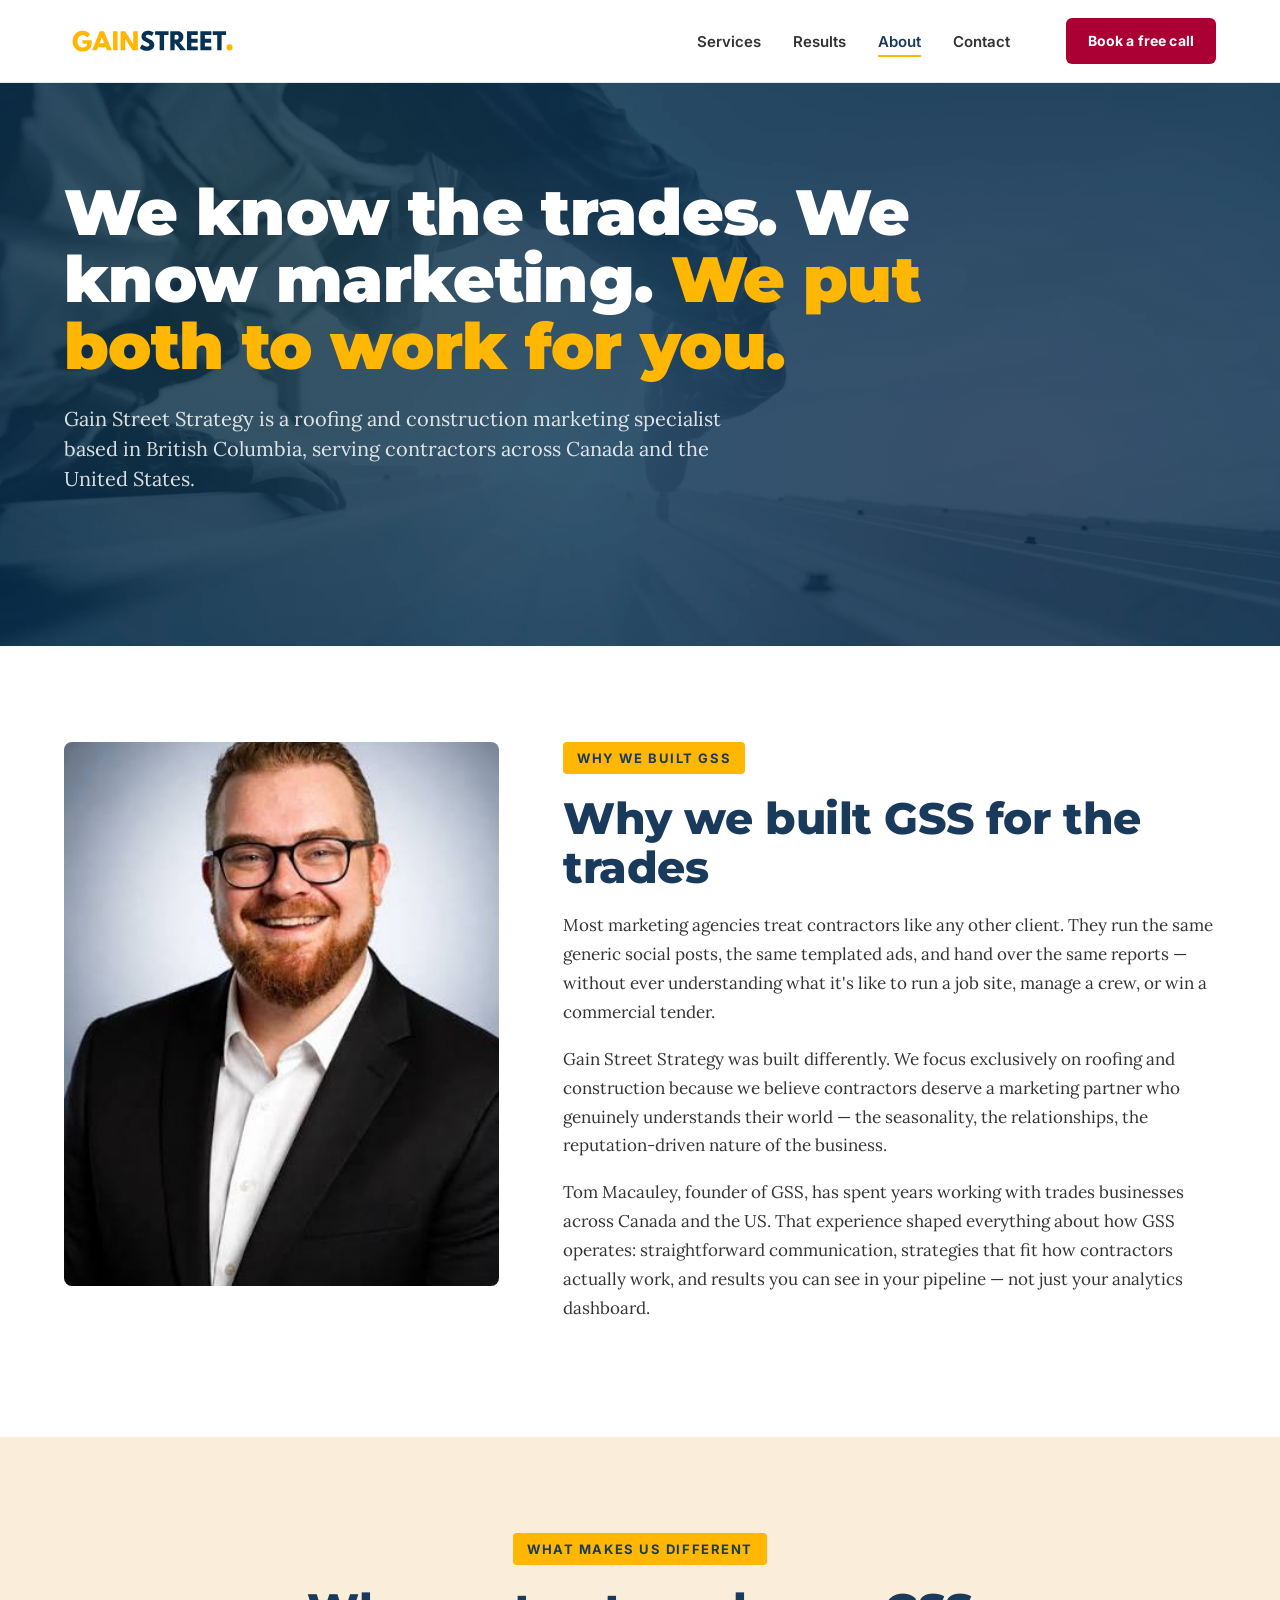
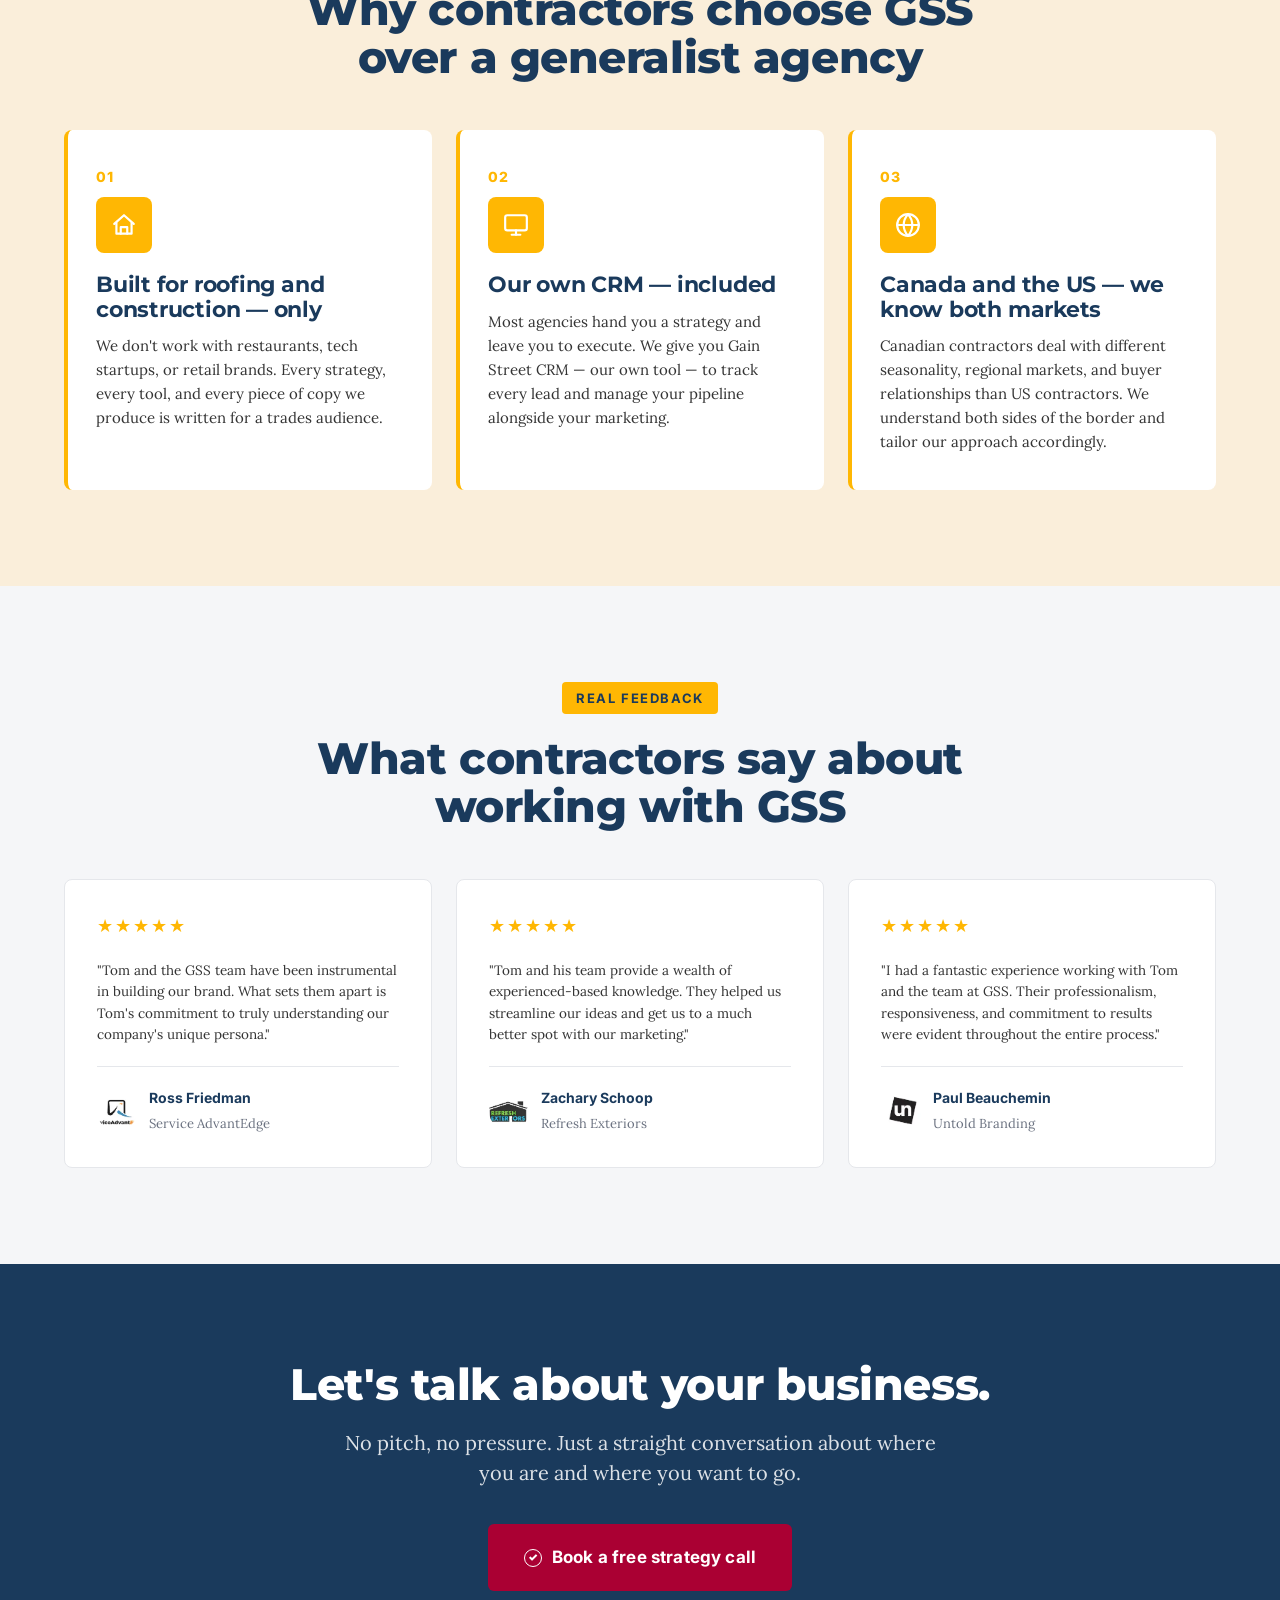
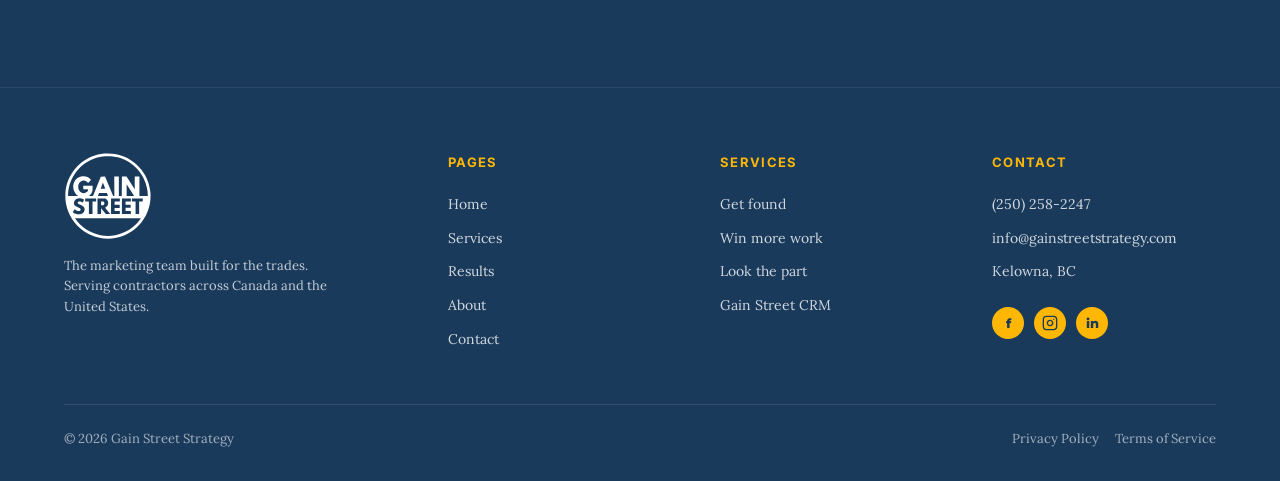
==== about.html @ ed3bc13c "GSS website: JotForm contact form + AI widget, branding refresh, gallery update" ====
<!DOCTYPE html>
<html lang="en">
<head><meta http-equiv="Content-Type" content="text/html; charset=UTF-8">
<script>document.documentElement.classList.add('js');</script>

<meta name="viewport" content="width=device-width, initial-scale=1.0">
<title>About — Gain Street Strategy</title>
<meta name="description" content="Meet the team behind Gain Street Strategy — a marketing agency built specifically for roofing and construction contractors in Canada and the US.">
<link rel="icon" type="image/svg+xml" href="images/favicon.svg">
<meta property="og:title" content="About — Gain Street Strategy">
<meta property="og:description" content="Meet the team behind Gain Street Strategy — a marketing agency built for roofing and construction contractors.">
<meta property="og:type" content="website">
<meta property="og:image" content="images/tom-headshot.jpeg">
<meta name="twitter:card" content="summary_large_image">
<link rel="preconnect" href="https://fonts.googleapis.com/">
<link rel="preconnect" href="https://fonts.gstatic.com/" crossorigin="">
<link href="https://fonts.googleapis.com/css2?family=Montserrat:wght@400;500;600;700;800;900&family=Inter:wght@400;500;600;700;800;900&family=Lora:ital,wght@0,400;0,500;0,600;0,700;1,400;1,500&display=swap" rel="stylesheet">
<style>
/* =====================================================
   GAIN STREET STRATEGY — BRAND TOKENS
   Matches the "what we do" Canva reference file.
   Swap these in GHL theme settings or color picker.
   ===================================================== */
:root{
  --navy:    #1A3A5C;   /* primary dark */
  --amber:   #FFB703;   /* accent (highlights, NOT buttons) */
  --red:     #AA0033;   /* deep red — BUTTONS ONLY */
  --red-dark:#8a0029;   /* button hover */
  --cream:   #FAEEDA;   /* warm off-white accent bg */
  --text:    #333333;
  --muted:   #6B7280;
  --line:    #E5E7EB;
  --bg:      #FFFFFF;
}

*{box-sizing:border-box;margin:0;padding:0}
html{scroll-behavior:smooth}
body{
  font-family:'Lora',Georgia,serif;
  background:var(--bg);
  color:var(--text);
  line-height:1.55;
  font-size:17px;
  -webkit-font-smoothing:antialiased;
}
a{color:inherit;text-decoration:none}
img{max-width:100%;display:block}

/* ================ TYPOGRAPHY ================ */
h1,h2,h3,h4{font-family:'Montserrat',sans-serif;font-weight:800;letter-spacing:-0.01em;line-height:1.1;color:var(--navy)}
h1{font-size:clamp(40px,5.5vw,64px);font-weight:900;line-height:1.05}
h2{font-size:clamp(30px,3.6vw,44px)}
h3{font-size:clamp(22px,2.2vw,28px);font-weight:700}
h4{font-size:18px;font-weight:700}
p{font-size:17px;font-family:'Lora',Georgia,serif}
.lede{font-size:20px;color:var(--text);line-height:1.5;font-family:'Lora',Georgia,serif}

/* ================ LAYOUT UTILITIES ================ */
.container{max-width:1200px;margin:0 auto;padding:0 24px}
.section{padding:96px 0}
.section-sm{padding:64px 0}
.section-tight{padding:48px 0}
.center{text-align:center}
.eyebrow{
  display:inline-block;
  font-family:'Inter',sans-serif;font-size:13px;font-weight:700;letter-spacing:0.12em;text-transform:uppercase;
  color:var(--navy);background:var(--amber);
  padding:6px 14px;border-radius:4px;margin-bottom:20px;
}
.eyebrow.on-dark{color:var(--navy);background:var(--amber)}
.eyebrow.subtle{background:transparent;color:var(--muted);padding:0;margin-bottom:12px}
.amber-mark{color:var(--amber)}
.amber-underline{
  background:linear-gradient(transparent 65%,var(--amber) 65%);
  padding:0 4px;
}

/* ================ BUTTONS (deep red only) ================ */
.btn{
  display:inline-flex;align-items:center;justify-content:center;gap:10px;
  background:var(--red);color:#fff;
  padding:16px 28px;border-radius:6px;border:none;
  font-family:'Inter',sans-serif;font-weight:700;font-size:16px;
  cursor:pointer;transition:.15s;letter-spacing:0.01em;
}
.btn:hover{background:var(--red-dark);transform:translateY(-1px)}
.btn-lg{padding:20px 36px;font-size:17px}
.btn-arrow::after{content:"→";font-weight:700}
.chk{
  display:inline-flex;align-items:center;justify-content:center;
  width:18px;height:18px;border-radius:50%;border:1.5px solid #fff;
  font-size:11px;font-weight:900;flex-shrink:0;
}
.link-secondary{
  display:inline-flex;align-items:center;gap:6px;
  color:#fff;font-family:'Inter',sans-serif;font-weight:600;font-size:15px;
  border-bottom:2px solid var(--amber);padding-bottom:2px;
}
.link-amber{
  color:var(--navy);font-family:'Inter',sans-serif;font-weight:700;font-size:15px;
  border-bottom:2px solid var(--amber);padding-bottom:2px;
  display:flex;align-items:center;gap:6px;
  width:fit-content;
}

/* ================ NAV ================ */
.nav{
  position:sticky;top:0;z-index:50;
  background:var(--bg);border-bottom:1px solid var(--line);
}
.nav-inner{
  max-width:1200px;margin:0 auto;padding:18px 24px;
  display:flex;align-items:center;justify-content:space-between;gap:24px;
}
.logo{
  display:flex;align-items:center;gap:10px;
  font-family:'Montserrat',sans-serif;font-weight:800;font-size:22px;
  color:var(--navy);letter-spacing:-0.01em;line-height:1;
}
.logo img{height:36px;width:auto;display:block}
.logo .gain{color:var(--amber)}
.logo .street{color:var(--navy)}
.logo .dot{color:var(--amber)}
footer .logo .street{color:#fff}
.footer-badge{
  width:88px;height:88px;margin-bottom:16px;
}
.footer-badge img{width:100%;height:100%;display:block}
.nav-links{display:flex;align-items:center;gap:32px;list-style:none;margin-left:auto;margin-right:32px}
.nav-links a{font-family:'Inter',sans-serif;font-weight:600;font-size:15px;color:var(--text);transition:.15s}
.nav-links a:hover{color:var(--navy)}
.nav-links a.active{color:var(--navy);border-bottom:2px solid var(--amber);padding-bottom:4px}
.nav-cta{padding:12px 22px;font-size:14px}

/* ================ HERO (dark) ================ */
.hero-dark{
  background:var(--navy) url('images/hero2.webp') center/cover no-repeat;
  color:#fff;
  padding:96px 0 112px;
  position:relative;overflow:hidden;
}
.hero-dark::before{
  content:"";position:absolute;inset:0;
  background:
    radial-gradient(circle at 20% 30%,rgba(255,183,3,0.06),transparent 40%),
    radial-gradient(circle at 80% 70%,rgba(170,0,51,0.05),transparent 40%);
  pointer-events:none;
}
.hero-dark .container{position:relative}
.hero-dark h1{color:#fff;max-width:880px;margin-bottom:24px}
.hero-dark .lede{color:rgba(255,255,255,0.85);max-width:680px;margin-bottom:40px}
.hero-dark .hero-actions{display:flex;align-items:center;gap:24px;flex-wrap:wrap}

/* light hero variant for contact */
.hero-light{
  background:var(--cream);
  padding:80px 0 64px;
}
.hero-light h1{margin-bottom:16px}
.hero-light .lede{max-width:640px;color:var(--text)}

/* ================ SOCIAL PROOF BAR ================ */
.proof-bar{background:#e8e8e8;padding:32px 0 16px;border-bottom:1px solid var(--line)}
.proof-bar-inner{
  display:flex;flex-direction:column;align-items:center;gap:24px;
  text-align:center;
}
.proof-label{
  font-family:'Inter',sans-serif;font-size:13px;font-weight:700;letter-spacing:0.1em;text-transform:uppercase;
  color:var(--navy);
}
.proof-logos{
  display:grid;grid-template-columns:repeat(8,minmax(0,130px));
  column-gap:16px;
  justify-content:space-between;justify-items:center;align-items:center;
  width:100%;
}
.proof-logo{
  font-weight:700;color:var(--navy);font-size:17px;letter-spacing:-0.01em;
  opacity:0.7;
}
.proof-logo-img{
  height:auto;width:130px;object-fit:contain;
  filter:grayscale(100%);opacity:0.6;
}

/* ================ PROBLEM SECTION ================ */
.problem-section{background:var(--cream)}
.problem-grid{display:grid;grid-template-columns:repeat(3,1fr);gap:32px;margin-top:48px}
.problem-card{
  background:#fff;padding:36px 32px;border-radius:8px;
  border-top:4px solid var(--amber);
}
.problem-card .num{
  font-family:'Inter',sans-serif;font-weight:800;color:var(--amber);font-size:16px;letter-spacing:0.12em;margin-bottom:12px;
  display:block;
}
.problem-card h3{margin-bottom:12px}
.problem-card p{color:var(--text);font-size:15px}

/* ================ SERVICES OVERVIEW (3 cards) ================ */
.services-overview{background:#fff}
.services-grid{display:grid;grid-template-columns:repeat(3,1fr);gap:24px;margin-top:48px}
.service-card{
  background:#fff;padding:36px 32px;border-radius:8px;
  border:1.5px solid var(--line);transition:.2s;
  display:flex;flex-direction:column;
}
.service-card:hover{border-color:var(--amber);transform:translateY(-4px);box-shadow:0 12px 32px rgba(26,58,92,0.08)}
.service-card .icon-box{
  width:56px;height:56px;border-radius:8px;background:var(--navy);
  display:flex;align-items:center;justify-content:center;
  margin-bottom:20px;color:var(--navy);
}
.service-card .icon-box svg{width:26px;height:26px}
.service-card .kicker{
  font-family:'Montserrat',sans-serif;font-size:12px;font-weight:700;color:var(--amber);
  text-transform:uppercase;letter-spacing:0.1em;margin-bottom:8px;display:block;
}
.service-card h3{margin-bottom:12px}
.service-card p{flex:1;margin-bottom:20px;color:var(--text);font-size:15px}
.service-card .link-amber{margin-top:auto}

/* ================ WORK SAMPLES ================ */
.work-samples{background:#fff;padding:96px 0;border-top:1px solid var(--line);position:relative}
.work-grid{display:grid;grid-template-columns:repeat(3,1fr);gap:0;margin-top:48px;border-radius:8px;overflow:hidden}
.work-grid-wrap{position:relative}
.work-nav{
  position:absolute;top:50%;transform:translateY(-50%);width:40px;height:40px;border-radius:50%;
  background:rgba(0,0,0,0.35);color:#fff;display:flex;align-items:center;justify-content:center;
  font-size:16px;z-index:2;
}
.work-nav.prev{left:12px}
.work-nav.next{right:12px}
.work-card{
  background:#fff;overflow:hidden;transition:.2s;display:flex;flex-direction:column;position:relative;
}
.work-card:hover{transform:translateY(-2px)}
.work-image{
  aspect-ratio:4/3;
  display:flex;align-items:center;justify-content:center;
  position:relative;overflow:hidden;
}
.work-image img{width:100%;height:100%;object-fit:cover;display:block}
.work-image .ph-label{
  position:absolute;inset:auto 16px 16px 16px;
  background:rgba(0,0,0,0.55);color:#fff;
  font-size:11px;font-weight:700;letter-spacing:0.1em;text-transform:uppercase;
  padding:8px 12px;border-radius:4px;backdrop-filter:blur(4px);
}
/* themed placeholder backgrounds (so the layout reads even without real images) */
.work-image.ph-uproof{
  background:
    radial-gradient(circle at 70% 30%,rgba(255,90,30,0.15),transparent 50%),
    linear-gradient(135deg,#1f1f1f 0%,#2d2d2d 100%);
  color:#FF5A1E;
}
.work-image.ph-uproof .ph-mark{
  font-family:'Inter',sans-serif;font-weight:900;font-size:48px;letter-spacing:-0.03em;
  color:#bdbdbd;opacity:0.45;text-transform:uppercase;
}
.work-image.ph-uproof .ph-mark span{color:#FF5A1E;opacity:1}
.work-image.ph-carefree{
  background:
    radial-gradient(circle at 30% 30%,rgba(125,200,250,0.25),transparent 60%),
    linear-gradient(135deg,#0d2b4a 0%,#1c5976 100%);
  color:#7DC8FA;
}
.work-image.ph-carefree .ph-mark{
  font-family:'Inter',sans-serif;font-weight:700;font-size:22px;
  color:#ffffff;letter-spacing:0.01em;
  background:rgba(28,89,118,0.7);padding:14px 22px;border-radius:6px;
  border:1px solid rgba(255,255,255,0.15);
}
.work-meta{padding:24px 28px}
.work-tag{
  display:inline-block;font-size:11px;font-weight:700;letter-spacing:0.12em;text-transform:uppercase;
  color:var(--amber);background:var(--navy);padding:4px 10px;border-radius:4px;margin-bottom:12px;
}
.work-meta h3{font-size:20px;margin-bottom:6px}
.work-meta .work-type{font-size:14px;color:var(--muted)}
.work-cta-row{margin-top:48px;text-align:center}
.work-cta-row a{
  color:var(--navy);font-family:'Inter',sans-serif;font-weight:700;font-size:15px;
  border-bottom:2px solid var(--amber);padding-bottom:2px;
}

/* ================ CRM SPOTLIGHT ================ */
.crm-spotlight{background:var(--amber);color:var(--navy);padding:96px 0}
.crm-grid{display:grid;grid-template-columns:1fr 1fr;gap:64px;align-items:center}
.crm-grid .eyebrow{background:var(--navy);color:var(--amber)}
.crm-grid h2{color:var(--navy);margin-bottom:20px}
.crm-grid p{color:var(--navy);font-size:18px;margin-bottom:24px;max-width:520px}
.crm-grid .crm-cta{
  color:var(--navy);font-weight:700;font-size:16px;
  border-bottom:2px solid var(--navy);padding-bottom:2px;
  display:inline-flex;gap:8px;align-items:center;
}
.crm-mock{
  background:#fff;border-radius:12px;padding:24px;
  box-shadow:0 24px 48px rgba(26,58,92,0.16);
}
.crm-mock-header{
  display:flex;align-items:center;justify-content:space-between;
  padding-bottom:16px;border-bottom:1px solid var(--line);margin-bottom:16px;
}
.crm-mock-header strong{color:var(--navy);font-size:14px}
.crm-mock-header .pill{
  font-size:11px;font-weight:700;background:var(--cream);color:var(--navy);
  padding:4px 8px;border-radius:4px;
}
.crm-pipeline{display:grid;grid-template-columns:repeat(3,1fr);gap:8px}
.crm-col{background:#F5F6F8;border-radius:6px;padding:12px;min-height:140px}
.crm-col-label{font-size:11px;font-weight:700;color:var(--muted);text-transform:uppercase;letter-spacing:0.08em;margin-bottom:8px}
.crm-deal{
  background:#fff;border:1px solid var(--line);border-radius:4px;
  padding:8px;margin-bottom:6px;font-size:11px;color:var(--text);
}
.crm-deal strong{color:var(--navy);display:block;font-size:12px;margin-bottom:2px}
.crm-deal .amt{color:var(--amber);font-weight:700;background:var(--navy);padding:2px 6px;border-radius:3px;font-size:10px;display:inline-block;margin-top:4px}

/* ================ TESTIMONIALS ================ */
.testimonials{background:#F5F6F8;padding:96px 0}
.testimonial-grid{display:grid;grid-template-columns:repeat(3,1fr);gap:24px;margin-top:48px}
.testimonial-card{
  background:#fff;padding:32px;border-radius:8px;
  border:1px solid var(--line);
  display:flex;flex-direction:column;gap:20px;
}
.stars{color:var(--amber);font-size:18px;letter-spacing:2px}
.testimonial-card blockquote{
  font-size:13.5px;color:var(--text);line-height:1.6;flex:1;
}
.testimonial-author{
  display:flex;align-items:center;gap:12px;
  padding-top:20px;border-top:1px solid var(--line);
}
.author-logo{
  width:40px;height:40px;border-radius:50%;background:var(--navy);color:#fff;
  display:flex;align-items:center;justify-content:center;
  font-weight:700;font-size:14px;flex-shrink:0;
  overflow:hidden;
}
.author-logo img{width:100%;height:100%;object-fit:cover;display:block}
.author-meta strong{display:block;font-family:'Inter',sans-serif;font-size:14px;color:var(--navy);font-weight:700}
.author-meta span{font-size:13px;color:var(--muted)}

/* ================ FINAL CTA ================ */
.final-cta{background:var(--navy);color:#fff;padding:96px 0;text-align:center}
.final-cta h2{color:#fff;margin-bottom:20px;max-width:800px;margin-left:auto;margin-right:auto}
.final-cta .lede{color:rgba(255,255,255,0.85);max-width:600px;margin:0 auto 36px}
.final-cta .phone-line{
  margin-top:20px;font-family:'Inter',sans-serif;font-size:14px;color:rgba(255,255,255,0.7);
}
.final-cta .phone-line a{color:#fff;font-weight:600;border-bottom:1px solid var(--amber)}

/* ================ FOOTER ================ */
footer{background:var(--navy);color:#fff;padding:64px 0 32px;border-top:1px solid rgba(255,255,255,0.08)}
.footer-grid{display:grid;grid-template-columns:1.5fr 1fr 1fr 1fr;gap:48px;margin-bottom:48px}
.footer-grid .logo{color:#fff;margin-bottom:16px}
.footer-tagline{color:rgba(255,255,255,0.75);font-size:13px;line-height:1.6;max-width:280px}
.footer-grid h5{
  font-family:'Inter',sans-serif;font-size:13px;font-weight:700;letter-spacing:0.1em;text-transform:uppercase;
  color:var(--amber);margin-bottom:16px;
}
.footer-grid ul{list-style:none}
.footer-grid li{padding:6px 0;font-size:14px;color:rgba(255,255,255,0.8)}
.footer-grid a:hover{color:var(--amber)}
.footer-bottom{
  border-top:1px solid rgba(255,255,255,0.1);padding-top:24px;
  display:flex;justify-content:space-between;
  font-size:13px;color:rgba(255,255,255,0.6);
}
.footer-bottom a{margin-left:16px}
.social-icons{display:flex;gap:10px;margin-top:18px}
.social-icons a{
  width:32px;height:32px;border-radius:50%;background:var(--amber);color:var(--navy);
  display:flex;align-items:center;justify-content:center;
  font-weight:800;font-size:13px;font-family:'Montserrat',sans-serif;
  transition:color .15s ease;
}
.social-icons a:hover{color:#fff}

/* ================ SERVICES PAGE — BUCKETS ================ */
.bucket{padding:80px 0;border-bottom:1px solid var(--line)}
.bucket:nth-child(even){background:var(--cream)}
.bucket-head{display:grid;grid-template-columns:1fr 1.5fr;gap:64px;margin-bottom:40px;align-items:start}
.bucket-num{
  font-size:13px;font-weight:700;color:var(--amber);
  letter-spacing:0.15em;text-transform:uppercase;margin-bottom:8px;
}
.bucket-head h2{margin-bottom:0}
.bucket-head .body p{font-size:18px;line-height:1.6}
.bucket-services{display:grid;grid-template-columns:repeat(3,1fr);gap:24px}
.bucket-service{
  background:#fff;padding:28px;border-radius:8px;
  border:1px solid var(--line);
}
.bucket-service h4{
  color:var(--navy);font-size:18px;font-weight:700;margin-bottom:10px;
  display:flex;align-items:center;gap:10px;
}
.bucket-service h4::before{
  content:"";width:8px;height:8px;background:var(--amber);border-radius:50%;flex-shrink:0;
}
.bucket-service p{font-size:15px;color:var(--text);line-height:1.55}

/* ================ ABOUT PAGE ================ */
.story{padding:96px 0;background:#fff}
.story-grid{display:grid;grid-template-columns:1fr 1.5fr;gap:64px;align-items:start}
.story-photo{
  aspect-ratio:4/5;background:var(--navy);border-radius:8px;
  display:flex;align-items:center;justify-content:center;
  color:rgba(255,255,255,0.5);font-size:14px;font-weight:600;
  position:relative;overflow:hidden;
}
.story-photo img{width:100%;height:100%;object-fit:cover;display:block}
.story-body h2{margin-bottom:20px}
.story-body p{font-size:17px;line-height:1.7;color:var(--text);margin-bottom:18px}
.differentiators{padding:96px 0;background:var(--cream)}
.diff-grid{display:grid;grid-template-columns:repeat(3,1fr);gap:24px;margin-top:48px}
.diff-card{
  background:#fff;padding:36px 28px;border-radius:8px;
  border-left:4px solid var(--amber);
}
.diff-card .icon-box{
  width:56px;height:56px;border-radius:8px;background:var(--amber);
  display:flex;align-items:center;justify-content:center;
  margin-bottom:20px;
}
.diff-card .icon-box svg{width:26px;height:26px}
.diff-card .diff-num{font-family:'Inter',sans-serif;font-weight:800;color:var(--amber);font-size:14px;letter-spacing:0.1em;margin-bottom:10px;display:block}
.diff-card h3{margin-bottom:12px;font-size:22px}
.diff-card p{font-size:15px;color:var(--text);line-height:1.6}

/* ================ CONTACT PAGE ================ */
.contact-section{padding:64px 0;background:#fff}
.contact-grid{display:grid;grid-template-columns:1.5fr 1fr;gap:64px;align-items:start}
.form-card{
  background:var(--cream);padding:40px;border-radius:8px;
}
.form-card h3{margin-bottom:8px}
.form-card .form-note{font-size:14px;color:var(--muted);margin-bottom:24px}
.form-row{margin-bottom:18px}
.form-row.two-col{display:grid;grid-template-columns:1fr 1fr;gap:16px}
.form-row label{
  display:block;font-size:13px;font-weight:600;color:var(--navy);
  margin-bottom:6px;letter-spacing:0.02em;
}
.form-row input,.form-row textarea{
  width:100%;padding:12px 14px;font-family:inherit;font-size:15px;
  background:#fff;border:1.5px solid var(--line);border-radius:6px;
  color:var(--text);transition:.15s;
}
.form-row input:focus,.form-row textarea:focus{outline:none;border-color:var(--amber)}
.form-row textarea{min-height:120px;resize:vertical}
.req::after{content:" *";color:var(--red)}
.form-card .btn{width:100%;margin-top:8px}
.calendar-card{
  background:#fff;border:2px dashed var(--amber);border-radius:8px;padding:32px;
}
.calendar-card .small-label{font-size:12px;font-weight:700;letter-spacing:0.1em;text-transform:uppercase;color:var(--amber);margin-bottom:8px}
.calendar-card h4{margin-bottom:16px;color:var(--navy)}
.calendar-grid{display:grid;grid-template-columns:repeat(7,1fr);gap:4px;margin-top:16px}
.cal-day-label{font-size:10px;color:var(--muted);text-align:center;padding:4px 0;font-weight:600}
.cal-day{
  aspect-ratio:1;display:flex;align-items:center;justify-content:center;
  font-size:13px;color:var(--text);border-radius:4px;cursor:pointer;
  border:1px solid transparent;
}
.cal-day:hover{background:var(--cream)}
.cal-day.available{background:var(--cream);color:var(--navy);font-weight:600}
.cal-day.selected{background:var(--navy);color:#fff;font-weight:700}
.cal-day.empty{visibility:hidden}
.contact-info-block{
  background:var(--navy);color:#fff;padding:40px;border-radius:8px;
}
.contact-info-block h4{color:#fff;margin-bottom:20px}
.contact-info-block .info-row{
  padding:14px 0;border-bottom:1px solid rgba(255,255,255,0.1);
}
.contact-info-block .info-row:last-child{border-bottom:none}
.contact-info-block .info-label{font-size:12px;font-weight:700;letter-spacing:0.1em;text-transform:uppercase;color:var(--amber);margin-bottom:4px}
.contact-info-block .info-value{font-size:15px;color:#fff}
.contact-info-block a{color:#fff;border-bottom:1px solid var(--amber)}
.reassurance-strip{
  background:var(--cream);padding:48px 0;text-align:center;
}
.reassurance-strip p{
  max-width:700px;margin:0 auto;font-size:18px;color:var(--navy);font-weight:500;line-height:1.5;
}

/* ================ RESULTS PAGE — placeholder ================ */
.results-grid{display:grid;grid-template-columns:repeat(3,1fr);gap:24px;margin-top:48px}
.results-card{
  background:#fff;border:1.5px dashed var(--line);
  border-radius:8px;padding:48px 32px;text-align:center;
  display:flex;flex-direction:column;align-items:center;gap:12px;
}
.results-card .placeholder-logo{
  width:72px;height:72px;border-radius:50%;
  background:var(--cream);color:var(--navy);
  display:flex;align-items:center;justify-content:center;
  font-weight:800;font-size:22px;letter-spacing:0.05em;
}
.results-card h4{color:var(--navy);font-size:18px}
.results-card p{font-size:14px;color:var(--muted)}
.results-card .coming-soon{
  font-size:11px;font-weight:700;letter-spacing:0.12em;text-transform:uppercase;
  color:var(--amber);background:var(--navy);
  padding:4px 10px;border-radius:4px;
}

/* ================ MOCKUP DIVIDER (helper, remove in GHL build) ================ */
.mockup-divider{
  background:#0d1d2e;color:var(--amber);padding:14px 24px;
  font-size:12px;font-weight:700;letter-spacing:0.18em;text-transform:uppercase;
  text-align:center;border-top:2px solid var(--amber);border-bottom:2px solid var(--amber);
}
.mockup-divider span{color:rgba(255,255,255,0.5);margin:0 12px;font-weight:400}

/* ================ RESPONSIVE ================ */
@media(max-width:900px){
  h1{font-size:36px}
  h2{font-size:28px}
  .section{padding:64px 0}
  .nav-links{display:none}
  .problem-grid,.services-grid,.testimonial-grid,.bucket-services,.diff-grid,.results-grid,.work-grid{grid-template-columns:1fr}
  .crm-grid,.bucket-head,.story-grid,.contact-grid,.footer-grid{grid-template-columns:1fr;gap:32px}
  .crm-spotlight,.testimonials,.story,.differentiators,.final-cta{padding:64px 0}
  .form-row.two-col{grid-template-columns:1fr}
}

/* ================ SCROLL REVEAL ================ */
.js h1,
.js h2{
  opacity:0;transform:translateY(60px);
  transition:opacity 1.1s cubic-bezier(0.22,0.61,0.36,1),transform 1.1s cubic-bezier(0.22,0.61,0.36,1);
}
.js h1.in-view,
.js h2.in-view{
  opacity:1;transform:translateY(0);
}
</style>
</head>
<body>

<section id="about">

  <nav class="nav">
    <div class="nav-inner">
      <a href="index.html" class="logo"><img src="images/gss-horizontal-logo.svg" alt="Gain Street Strategy"></a>
      <ul class="nav-links">
        <li><a href="services.html">Services</a></li>
        <li><a href="results.html">Results</a></li>
        <li><a href="about.html" class="active">About</a></li>
        
        <li><a href="contact.html">Contact</a></li>
      </ul>
      <a href="contact.html" class="btn nav-cta">Book a free call</a>
    </div>
  </nav>

  <!-- HERO -->
  <div class="hero-dark">
    <div class="container">
      <h1>We know the trades. We know marketing. <span class="amber-mark">We put both to work for you.</span></h1>
      <p class="lede">Gain Street Strategy is a roofing and construction marketing specialist based in British Columbia, serving contractors across Canada and the United States.</p>
    </div>
  </div>

  <!-- TOM'S STORY -->
  <section class="story">
    <div class="container">
      <div class="story-grid">
        <div class="story-photo"><img src="images/tom-headshot.jpeg" alt="Tom Macauley, founder of Gain Street Strategy"></div>
        <div class="story-body">
          <span class="eyebrow">Why we built GSS</span>
          <h2>Why we built GSS for the trades</h2>
          <p>Most marketing agencies treat contractors like any other client. They run the same generic social posts, the same templated ads, and hand over the same reports — without ever understanding what it's like to run a job site, manage a crew, or win a commercial tender.</p>
          <p>Gain Street Strategy was built differently. We focus exclusively on roofing and construction because we believe contractors deserve a marketing partner who genuinely understands their world — the seasonality, the relationships, the reputation-driven nature of the business.</p>
          <p>Tom Macauley, founder of GSS, has spent years working with trades businesses across Canada and the US. That experience shaped everything about how GSS operates: straightforward communication, strategies that fit how contractors actually work, and results you can see in your pipeline — not just your analytics dashboard.</p>
        </div>
      </div>
    </div>
  </section>

  <!-- DIFFERENTIATORS -->
  <section class="differentiators">
    <div class="container">
      <div class="center" style="max-width:700px;margin:0 auto 12px">
        <span class="eyebrow">What makes us different</span>
        <h2>Why contractors choose GSS over a generalist agency</h2>
      </div>
      <div class="diff-grid">
        <div class="diff-card">
          <span class="diff-num">01</span>
          <div class="icon-box"><svg viewBox="0 0 24 24" fill="none" stroke="#fff" stroke-width="2" stroke-linecap="round" stroke-linejoin="round"><path d="M3 11l9-8 9 8"/><path d="M5 10v10h14V10"/><path d="M9 20v-6h6v6"/></svg></div>
          <h3>Built for roofing and construction — only</h3>
          <p>We don't work with restaurants, tech startups, or retail brands. Every strategy, every tool, and every piece of copy we produce is written for a trades audience.</p>
        </div>
        <div class="diff-card">
          <span class="diff-num">02</span>
          <div class="icon-box"><svg viewBox="0 0 24 24" fill="none" stroke="#fff" stroke-width="2" stroke-linecap="round" stroke-linejoin="round"><rect x="2" y="3" width="20" height="14" rx="2" ry="2"/><line x1="8" y1="21" x2="16" y2="21"/><line x1="12" y1="17" x2="12" y2="21"/></svg></div>
          <h3>Our own CRM — included</h3>
          <p>Most agencies hand you a strategy and leave you to execute. We give you Gain Street CRM — our own tool — to track every lead and manage your pipeline alongside your marketing.</p>
        </div>
        <div class="diff-card">
          <span class="diff-num">03</span>
          <div class="icon-box"><svg viewBox="0 0 24 24" fill="none" stroke="#fff" stroke-width="2" stroke-linecap="round" stroke-linejoin="round"><circle cx="12" cy="12" r="10"/><line x1="2" y1="12" x2="22" y2="12"/><path d="M12 2a15.3 15.3 0 0 1 4 10 15.3 15.3 0 0 1-4 10 15.3 15.3 0 0 1-4-10 15.3 15.3 0 0 1 4-10z"/></svg></div>
          <h3>Canada and the US — we know both markets</h3>
          <p>Canadian contractors deal with different seasonality, regional markets, and buyer relationships than US contractors. We understand both sides of the border and tailor our approach accordingly.</p>
        </div>
      </div>
    </div>
  </section>

  <!-- TESTIMONIALS (repeat) -->
  <section class="testimonials">
    <div class="container">
      <div class="center" style="max-width:700px;margin:0 auto 12px">
        <span class="eyebrow">Real feedback</span>
        <h2>What contractors say about working with GSS</h2>
      </div>
      <div class="testimonial-grid">
        <div class="testimonial-card">
          <div class="stars">★★★★★</div>
          <blockquote>"Tom and the GSS team have been instrumental in building our brand. What sets them apart is Tom's commitment to truly understanding our company's unique persona."</blockquote>
          <div class="testimonial-author">
            <div class="author-logo"><img src="images/Service AdvantEdge logo.webp" alt="Service AdvantEdge"></div>
            <div class="author-meta"><strong>Ross Friedman</strong><span>Service AdvantEdge</span></div>
          </div>
        </div>
        <div class="testimonial-card">
          <div class="stars">★★★★★</div>
          <blockquote>"Tom and his team provide a wealth of experienced-based knowledge. They helped us streamline our ideas and get us to a much better spot with our marketing."</blockquote>
          <div class="testimonial-author">
            <div class="author-logo"><img src="images/Refresh Exteriors logo.webp" alt="Refresh Exteriors"></div>
            <div class="author-meta"><strong>Zachary Schoop</strong><span>Refresh Exteriors</span></div>
          </div>
        </div>
        <div class="testimonial-card">
          <div class="stars">★★★★★</div>
          <blockquote>"I had a fantastic experience working with Tom and the team at GSS. Their professionalism, responsiveness, and commitment to results were evident throughout the entire process."</blockquote>
          <div class="testimonial-author">
            <div class="author-logo"><img src="images/Untold Branding logo.webp" alt="Untold Branding"></div>
            <div class="author-meta"><strong>Paul Beauchemin</strong><span>Untold Branding</span></div>
          </div>
        </div>
      </div>
    </div>
  </section>

  <!-- FINAL CTA -->
  <section class="final-cta">
    <div class="container">
      <h2>Let's talk about your business.</h2>
      <p class="lede">No pitch, no pressure. Just a straight conversation about where you are and where you want to go.</p>
      <a href="contact.html" class="btn btn-lg"><span class="chk">✓</span>Book a free strategy call</a>
    </div>
  </section>

</section>

<footer>
  <div class="container">
    <div class="footer-grid">
      <div>
        <div class="footer-badge"><img src="images/gss-logo-round-white.svg" alt="Gain Street Strategy"></div>
        <p class="footer-tagline">The marketing team built for the trades.<br>Serving contractors across Canada and the United States.</p>
      </div>
      <div>
        <h5>Pages</h5>
        <ul>
          <li><a href="index.html">Home</a></li>
          <li><a href="services.html">Services</a></li>
          <li><a href="results.html">Results</a></li>
          <li><a href="about.html">About</a></li>
          
          <li><a href="contact.html">Contact</a></li>
        </ul>
      </div>
      <div>
        <h5><a href="services.html">Services</a></h5>
        <ul>
          <li><a href="services.html#get-found">Get found</a></li>
          <li><a href="services.html#win-more-work">Win more work</a></li>
          <li><a href="services.html#look-the-part">Look the part</a></li>
          <li><a href="services.html#gain-street-crm">Gain Street CRM</a></li>
        </ul>
      </div>
      <div>
        <h5>Contact</h5>
        <ul>
          <li><a href="tel:2502582247">(250) 258-2247</a></li>
          <li><a href="mailto:info@gainstreetstrategy.com">info@gainstreetstrategy.com</a></li>
          <li>Kelowna, BC</li>
        </ul>
        <div class="social-icons">
          <a href="https://www.facebook.com/gainstreetstrategy/" target="_blank" rel="noopener" aria-label="Facebook">f</a>
          <a href="https://www.instagram.com/gain.street/" target="_blank" rel="noopener" aria-label="Instagram"><svg viewBox="0 0 24 24" width="16" height="16" fill="none" stroke="currentColor" stroke-width="2" stroke-linecap="round" stroke-linejoin="round"><rect x="2" y="2" width="20" height="20" rx="5" ry="5"/><path d="M16 11.37A4 4 0 1 1 12.63 8 4 4 0 0 1 16 11.37z"/><line x1="17.5" y1="6.5" x2="17.51" y2="6.5"/></svg></a>
          <a href="https://www.linkedin.com/company/gain-street-strategy/" target="_blank" rel="noopener" aria-label="LinkedIn">in</a>
        </div>
      </div>
    </div>
    <div class="footer-bottom">
      <div>© 2026 Gain Street Strategy</div>
      <div><a href="https://www.gainstreet.ca/terms-of-service-and-privacy-agreement" target="_blank" rel="noopener">Privacy Policy</a><a href="https://www.gainstreet.ca/terms-of-service-and-privacy-agreement" target="_blank" rel="noopener">Terms of Service</a></div>
    </div>
  </div>
</footer>

<script>
(function(){
  var targets = document.querySelectorAll('h1, h2');
  if('IntersectionObserver' in window){
    var io = new IntersectionObserver(function(entries){
      entries.forEach(function(entry){
        if(entry.isIntersecting){
          entry.target.classList.add('in-view');
          io.unobserve(entry.target);
        }
      });
    },{threshold:0.1,rootMargin:'0px 0px -10% 0px'});
    targets.forEach(function(el){ io.observe(el); });
  } else {
    targets.forEach(function(el){ el.classList.add('in-view'); });
  }

  var hero = document.querySelector('.hero-dark');
  if(hero){
    var ticking = false;
    function updateParallax(){
      var offset = Math.min(window.scrollY * 0.25, 120);
      hero.style.backgroundPosition = 'center calc(50% + ' + offset + 'px)';
      ticking = false;
    }
    window.addEventListener('scroll', function(){
      if(!ticking){ requestAnimationFrame(updateParallax); ticking = true; }
    },{passive:true});
  }
})();
</script>
</body>
</html>
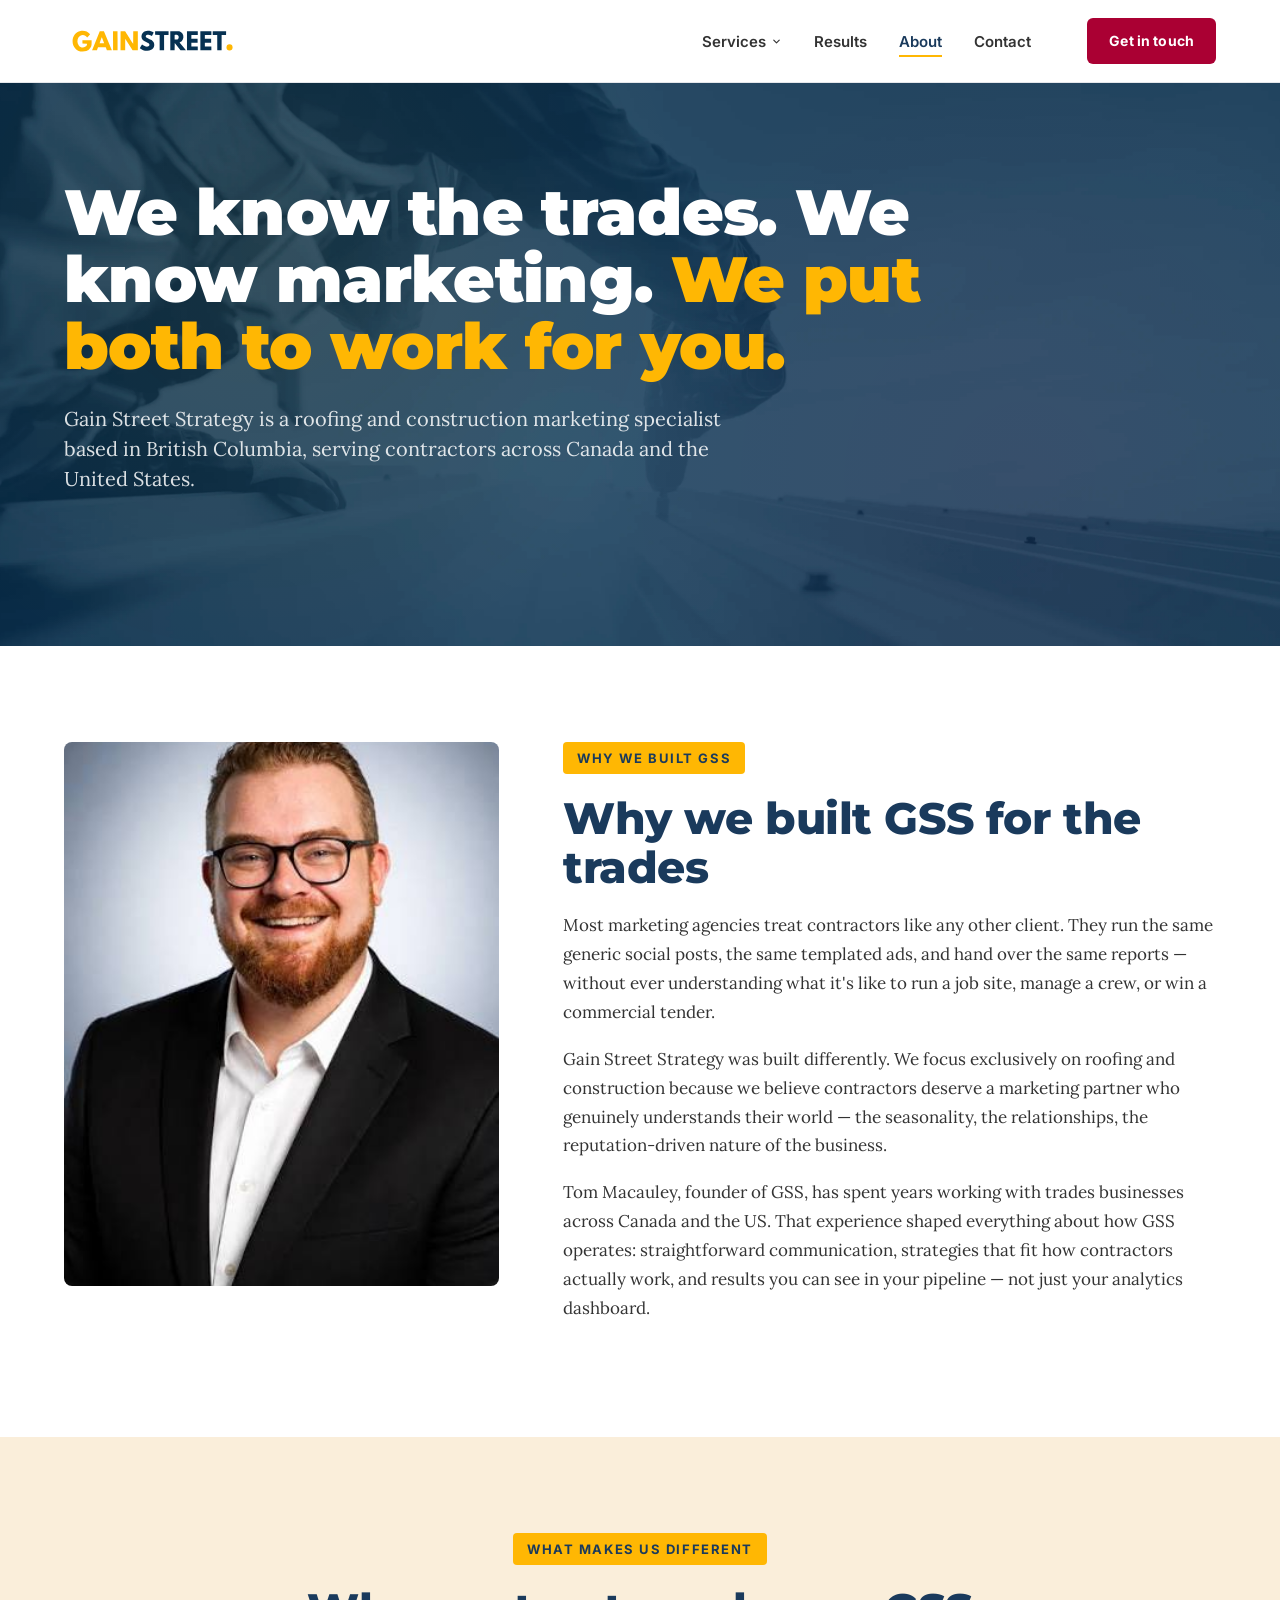
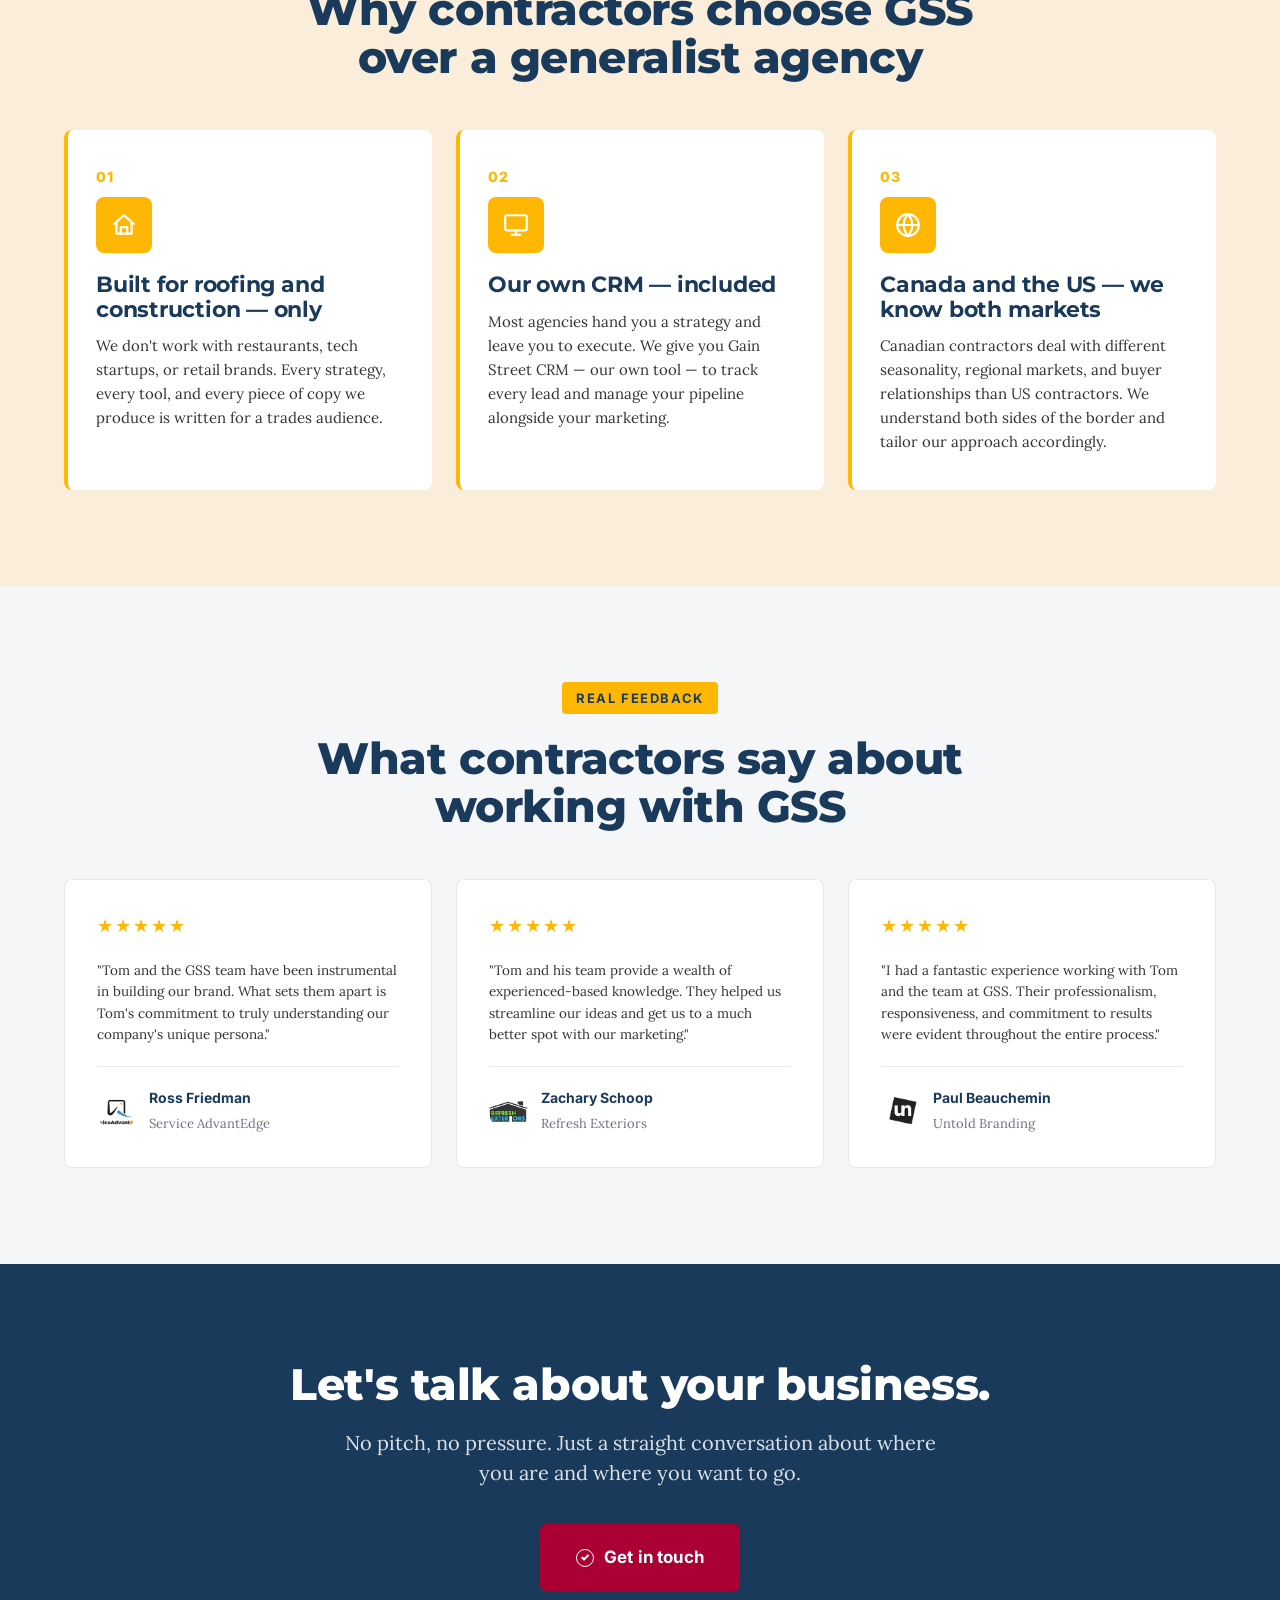
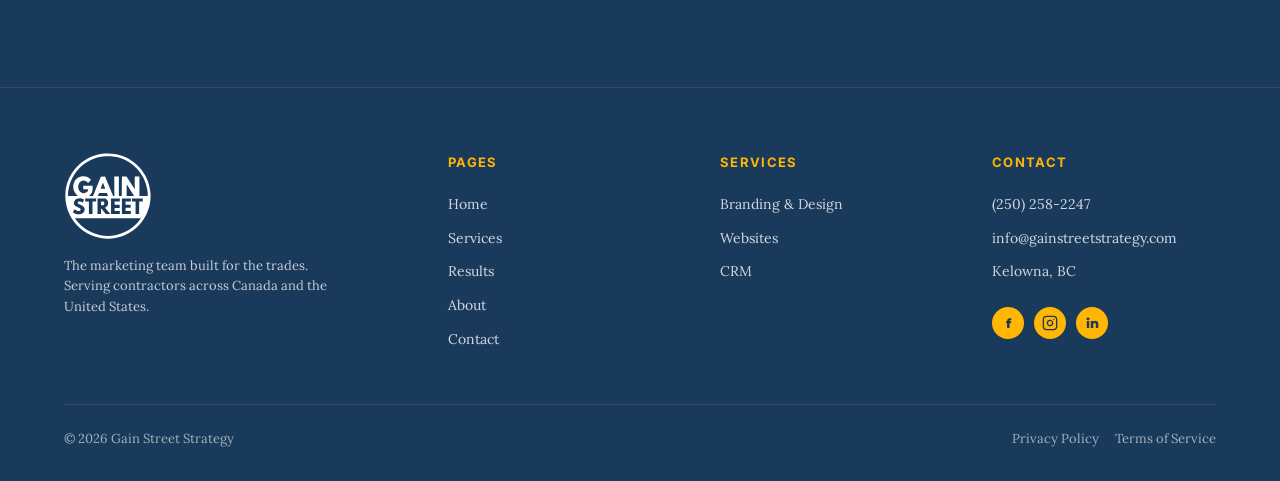
==== commit adcb6d36: "Add files via upload" ====
--- a/about.html
+++ b/about.html
@@ -130,7 +130,65 @@
 .nav-links a{font-family:'Inter',sans-serif;font-weight:600;font-size:15px;color:var(--text);transition:.15s}
 .nav-links a:hover{color:var(--navy)}
 .nav-links a.active{color:var(--navy);border-bottom:2px solid var(--amber);padding-bottom:4px}
-.nav-cta{padding:12px 22px;font-size:14px}
+.nav-cta{padding:12px 22px;font-size:14px;white-space:nowrap;flex-shrink:0}
+
+/* ---- Services dropdown ---- */
+.nav-dropdown{position:relative}
+.nav-dropdown-trigger{display:inline-flex;align-items:center;gap:5px;cursor:default}
+.nav-dropdown-trigger svg{width:11px;height:11px;transition:.15s;flex-shrink:0}
+.nav-dropdown:hover .nav-dropdown-trigger svg{transform:rotate(180deg)}
+.nav-dropdown-menu{
+  position:absolute;top:100%;left:50%;transform:translateX(-50%);
+  background:#fff;border:1px solid var(--line);border-radius:8px;
+  box-shadow:0 16px 36px rgba(20,30,45,0.14);
+  min-width:200px;padding:8px;list-style:none;
+  opacity:0;visibility:hidden;pointer-events:none;
+  transition:opacity .15s;
+  z-index:60;
+}
+.nav-dropdown:hover .nav-dropdown-menu{opacity:1;visibility:visible;pointer-events:auto}
+.nav-dropdown-menu li{padding:0}
+.nav-dropdown-menu a{
+  display:block;padding:10px 14px;border-radius:6px;font-size:14px;font-weight:600;color:var(--text);
+  border:none;box-shadow:none;outline:none;
+}
+.nav-dropdown-menu a:hover{background:var(--cream);color:var(--navy)}
+.nav-dropdown-menu a:focus{outline:none;box-shadow:none}
+.nav-dropdown-menu a.active{color:var(--navy);background:var(--cream)}
+
+/* ---- Mobile menu ---- */
+.nav-toggle{
+  display:none;flex-direction:column;justify-content:center;gap:5px;
+  width:36px;height:36px;background:none;border:none;cursor:pointer;padding:0;flex-shrink:0;
+}
+.nav-toggle span{display:block;width:100%;height:2px;background:var(--navy);border-radius:2px;transition:.2s}
+.nav-toggle.active span:nth-child(1){transform:translateY(7px) rotate(45deg)}
+.nav-toggle.active span:nth-child(2){opacity:0}
+.nav-toggle.active span:nth-child(3){transform:translateY(-7px) rotate(-45deg)}
+.mobile-menu{
+  display:none;position:absolute;top:100%;left:0;right:0;
+  background:#fff;border-top:1px solid var(--line);
+  padding:8px 24px 24px;max-height:80vh;overflow-y:auto;
+  box-shadow:0 16px 32px rgba(20,30,45,0.1);
+}
+.mobile-menu.active{display:block}
+.mobile-menu-links{list-style:none;display:flex;flex-direction:column}
+.mobile-menu-links>li{border-bottom:1px solid var(--line)}
+.mobile-menu-links>li:last-child{border-bottom:none}
+.mobile-menu-links>li>a,
+.mobile-dropdown-trigger{
+  display:flex;align-items:center;justify-content:space-between;width:100%;
+  padding:16px 4px;font-family:'Inter',sans-serif;font-weight:600;font-size:17px;color:var(--navy);
+  background:none;border:none;text-align:left;cursor:pointer;
+}
+.mobile-dropdown-trigger svg{width:14px;height:14px;transition:.2s;flex-shrink:0;color:var(--muted)}
+.mobile-dropdown.open .mobile-dropdown-trigger svg{transform:rotate(180deg)}
+.mobile-dropdown-menu{list-style:none;max-height:0;overflow:hidden;transition:max-height .25s ease}
+.mobile-dropdown.open .mobile-dropdown-menu{max-height:240px}
+.mobile-dropdown-menu li{padding-left:12px}
+.mobile-dropdown-menu a{display:block;padding:12px 8px;font-family:'Inter',sans-serif;font-weight:600;font-size:15px;color:var(--text)}
+.mobile-dropdown-menu a.active{color:var(--navy)}
+.mobile-menu-cta{margin-top:20px;width:100%}
 
 /* ================ HERO (dark) ================ */
 .hero-dark{
@@ -525,6 +583,8 @@
   h2{font-size:28px}
   .section{padding:64px 0}
   .nav-links{display:none}
+  .nav-toggle{display:flex}
+  .nav-cta{padding:11px 16px;font-size:13px}
   .problem-grid,.services-grid,.testimonial-grid,.bucket-services,.diff-grid,.results-grid,.work-grid{grid-template-columns:1fr}
   .crm-grid,.bucket-head,.story-grid,.contact-grid,.footer-grid{grid-template-columns:1fr;gap:32px}
   .crm-spotlight,.testimonials,.story,.differentiators,.final-cta{padding:64px 0}
@@ -551,13 +611,39 @@
     <div class="nav-inner">
       <a href="index.html" class="logo"><img src="images/gss-horizontal-logo.svg" alt="Gain Street Strategy"></a>
       <ul class="nav-links">
-        <li><a href="services.html">Services</a></li>
+        <li class="nav-dropdown">
+          <a href="services.html" class="nav-dropdown-trigger">Services <svg viewBox="0 0 24 24" fill="none" stroke="currentColor" stroke-width="2.5" stroke-linecap="round" stroke-linejoin="round"><polyline points="6 9 12 15 18 9"/></svg></a>
+          <ul class="nav-dropdown-menu">
+            <li><a href="services.html">Branding &amp; Design</a></li>
+            <li><a href="websites.html">Websites</a></li>
+            <li><a href="crm.html">CRM</a></li>
+          </ul>
+        </li>
         <li><a href="results.html">Results</a></li>
         <li><a href="about.html" class="active">About</a></li>
-        
+
         <li><a href="contact.html">Contact</a></li>
       </ul>
-      <a href="contact.html" class="btn nav-cta">Book a free call</a>
+      <a href="contact.html" class="btn nav-cta">Get in touch</a>
+      <button type="button" class="nav-toggle" id="navToggle" aria-label="Open menu" aria-expanded="false">
+        <span></span><span></span><span></span>
+      </button>
+    </div>
+    <div class="mobile-menu" id="mobileMenu">
+      <ul class="mobile-menu-links">
+        <li class="mobile-dropdown">
+          <button type="button" class="mobile-dropdown-trigger">Services <svg viewBox="0 0 24 24" fill="none" stroke="currentColor" stroke-width="2.5" stroke-linecap="round" stroke-linejoin="round"><polyline points="6 9 12 15 18 9"/></svg></button>
+          <ul class="mobile-dropdown-menu">
+            <li><a href="services.html">Branding &amp; Design</a></li>
+            <li><a href="websites.html">Websites</a></li>
+            <li><a href="crm.html">CRM</a></li>
+          </ul>
+        </li>
+        <li><a href="results.html">Results</a></li>
+        <li><a href="about.html">About</a></li>
+        <li><a href="contact.html">Contact</a></li>
+      </ul>
+      <a href="contact.html" class="btn mobile-menu-cta">Get in touch</a>
     </div>
   </nav>
 
@@ -656,7 +742,7 @@
     <div class="container">
       <h2>Let's talk about your business.</h2>
       <p class="lede">No pitch, no pressure. Just a straight conversation about where you are and where you want to go.</p>
-      <a href="contact.html" class="btn btn-lg"><span class="chk">✓</span>Book a free strategy call</a>
+      <a href="contact.html" class="btn btn-lg"><span class="chk">✓</span>Get in touch</a>
     </div>
   </section>
 
@@ -683,10 +769,9 @@
       <div>
         <h5><a href="services.html">Services</a></h5>
         <ul>
-          <li><a href="services.html#get-found">Get found</a></li>
-          <li><a href="services.html#win-more-work">Win more work</a></li>
-          <li><a href="services.html#look-the-part">Look the part</a></li>
-          <li><a href="services.html#gain-street-crm">Gain Street CRM</a></li>
+          <li><a href="services.html">Branding &amp; Design</a></li>
+          <li><a href="websites.html">Websites</a></li>
+          <li><a href="crm.html">CRM</a></li>
         </ul>
       </div>
       <div>
@@ -741,5 +826,23 @@
   }
 })();
 </script>
+<script>
+(function(){
+  var toggle = document.getElementById('navToggle');
+  var menu = document.getElementById('mobileMenu');
+  if(toggle && menu){
+    toggle.addEventListener('click', function(){
+      var isOpen = menu.classList.toggle('active');
+      toggle.classList.toggle('active', isOpen);
+      toggle.setAttribute('aria-expanded', isOpen ? 'true' : 'false');
+    });
+  }
+  document.querySelectorAll('.mobile-dropdown-trigger').forEach(function(btn){
+    btn.addEventListener('click', function(){
+      btn.closest('.mobile-dropdown').classList.toggle('open');
+    });
+  });
+})();
+</script>
 </body>
 </html>
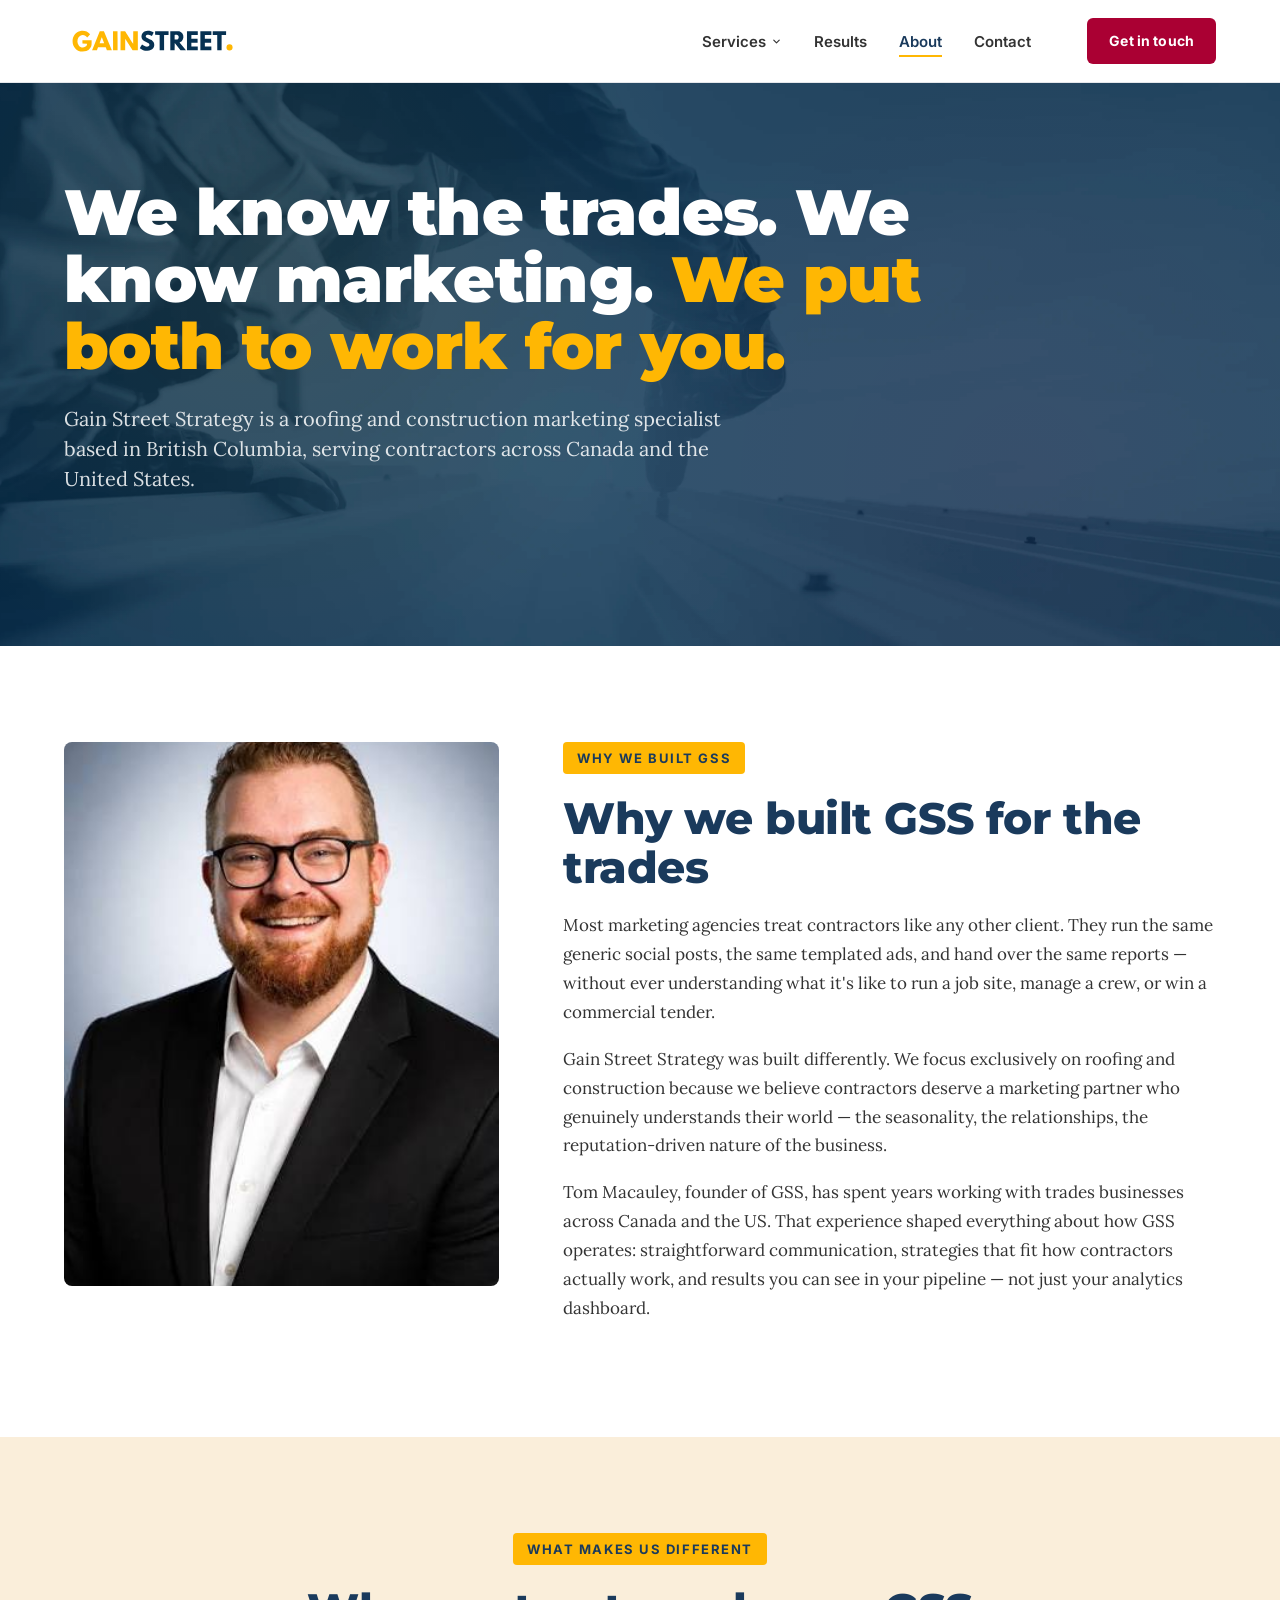
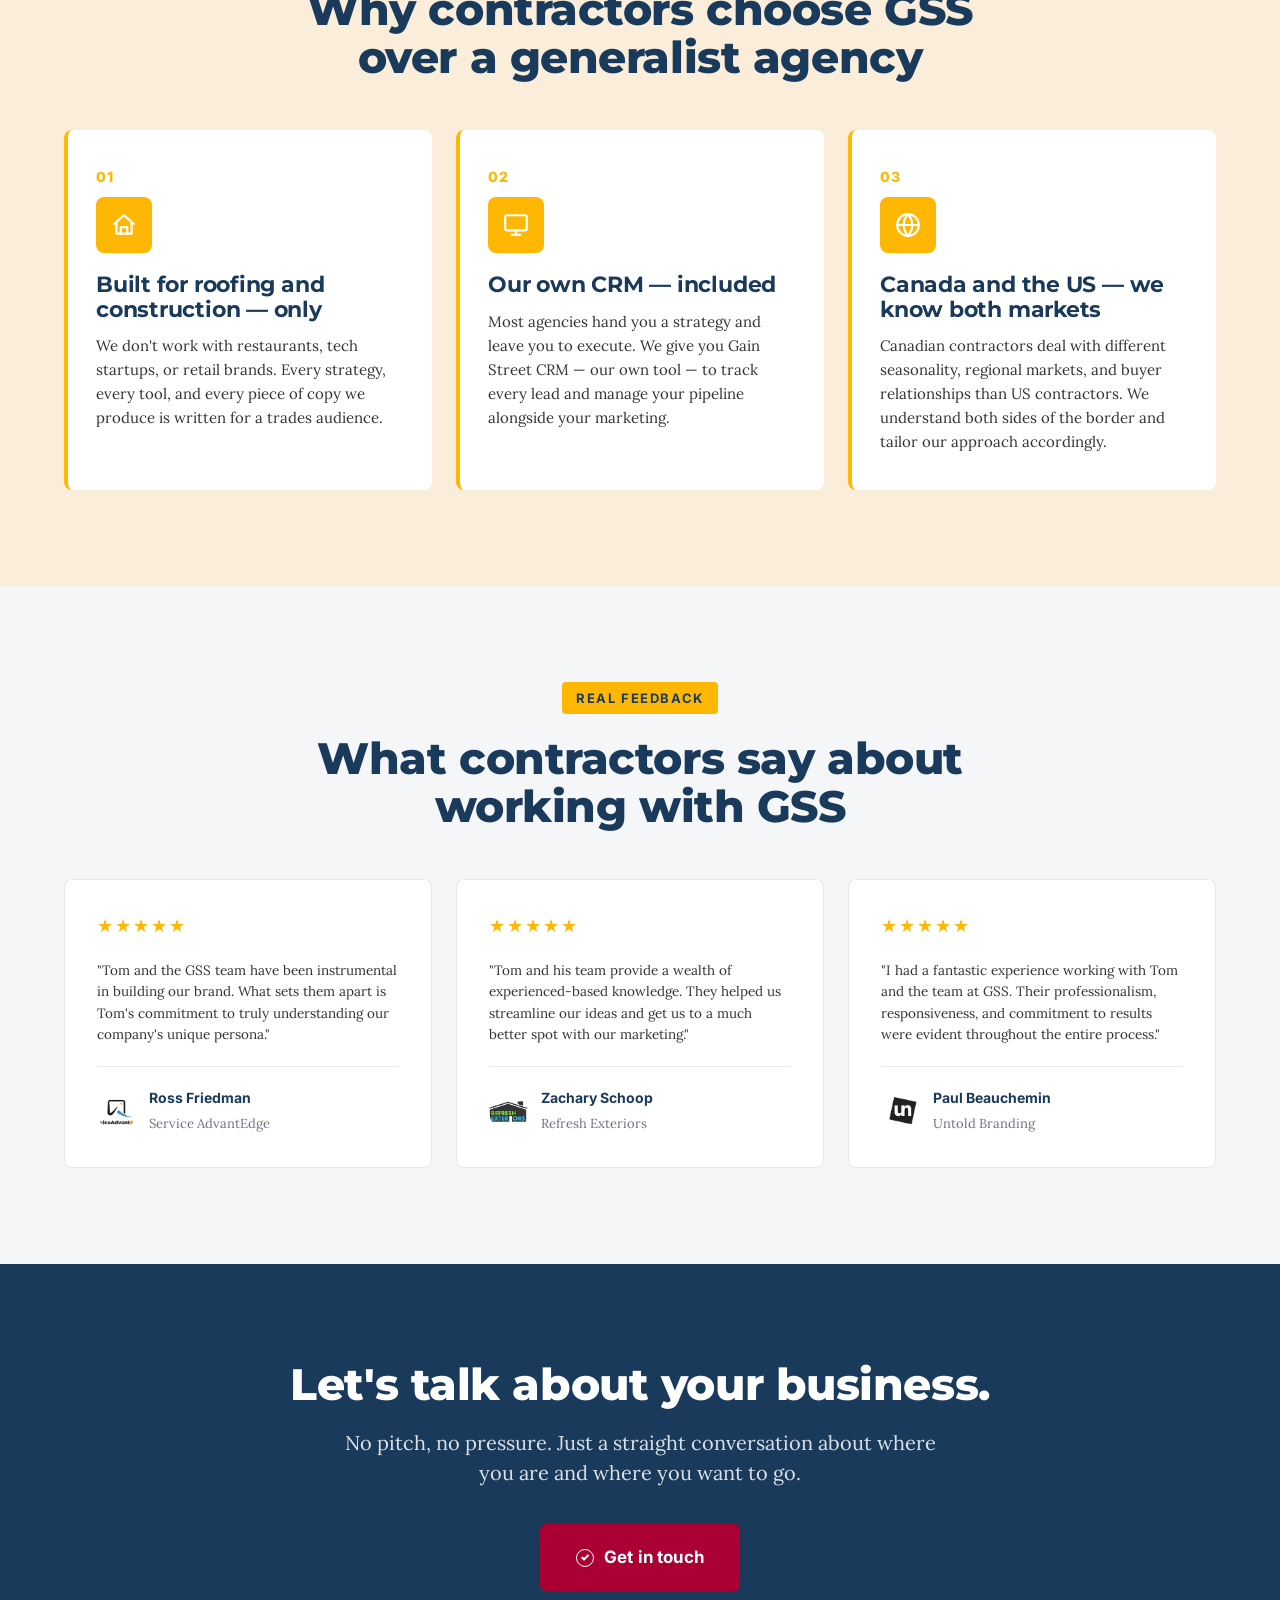
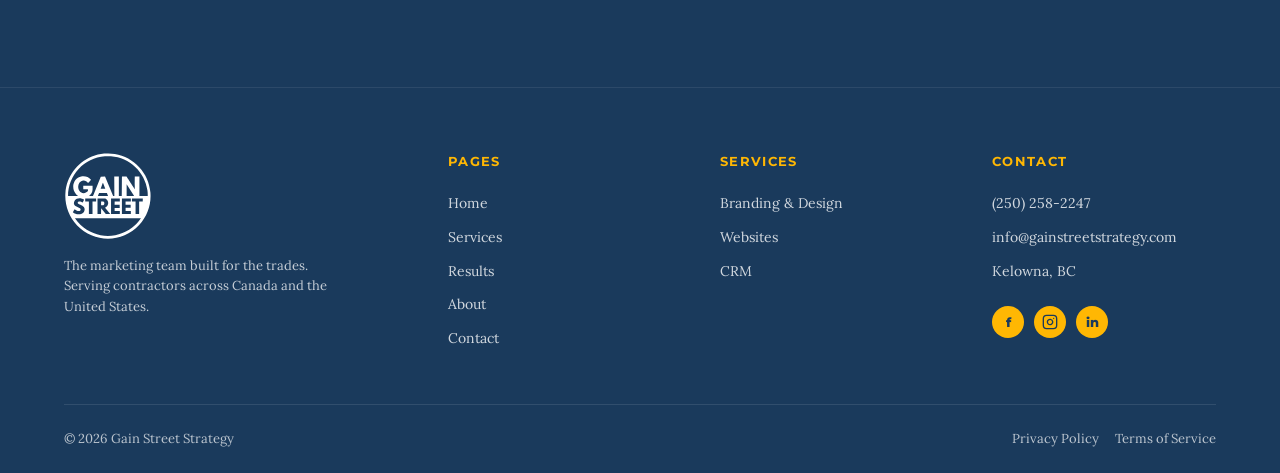
==== commit c2dd8be3: "Publish approved Gain Street website updates" ====
--- a/about.html
+++ b/about.html
@@ -121,11 +121,6 @@
 .logo .gain{color:var(--amber)}
 .logo .street{color:var(--navy)}
 .logo .dot{color:var(--amber)}
-footer .logo .street{color:#fff}
-.footer-badge{
-  width:88px;height:88px;margin-bottom:16px;
-}
-.footer-badge img{width:100%;height:100%;display:block}
 .nav-links{display:flex;align-items:center;gap:32px;list-style:none;margin-left:auto;margin-right:32px}
 .nav-links a{font-family:'Inter',sans-serif;font-weight:600;font-size:15px;color:var(--text);transition:.15s}
 .nav-links a:hover{color:var(--navy)}
@@ -146,14 +141,15 @@
   transition:opacity .15s;
   z-index:60;
 }
-.nav-dropdown:hover .nav-dropdown-menu{opacity:1;visibility:visible;pointer-events:auto}
+.nav-dropdown:hover .nav-dropdown-menu,
+.nav-dropdown:focus-within .nav-dropdown-menu{opacity:1;visibility:visible;pointer-events:auto}
 .nav-dropdown-menu li{padding:0}
 .nav-dropdown-menu a{
   display:block;padding:10px 14px;border-radius:6px;font-size:14px;font-weight:600;color:var(--text);
   border:none;box-shadow:none;outline:none;
 }
 .nav-dropdown-menu a:hover{background:var(--cream);color:var(--navy)}
-.nav-dropdown-menu a:focus{outline:none;box-shadow:none}
+.nav-dropdown-menu a:focus-visible{outline:2px solid var(--navy);outline-offset:-2px}
 .nav-dropdown-menu a.active{color:var(--navy);background:var(--cream)}
 
 /* ---- Mobile menu ---- */
@@ -184,7 +180,7 @@
 .mobile-dropdown-trigger svg{width:14px;height:14px;transition:.2s;flex-shrink:0;color:var(--muted)}
 .mobile-dropdown.open .mobile-dropdown-trigger svg{transform:rotate(180deg)}
 .mobile-dropdown-menu{list-style:none;max-height:0;overflow:hidden;transition:max-height .25s ease}
-.mobile-dropdown.open .mobile-dropdown-menu{max-height:240px}
+.mobile-dropdown.open .mobile-dropdown-menu{max-height:320px}
 .mobile-dropdown-menu li{padding-left:12px}
 .mobile-dropdown-menu a{display:block;padding:12px 8px;font-family:'Inter',sans-serif;font-weight:600;font-size:15px;color:var(--text)}
 .mobile-dropdown-menu a.active{color:var(--navy)}
@@ -412,33 +408,6 @@
 }
 .final-cta .phone-line a{color:#fff;font-weight:600;border-bottom:1px solid var(--amber)}
 
-/* ================ FOOTER ================ */
-footer{background:var(--navy);color:#fff;padding:64px 0 32px;border-top:1px solid rgba(255,255,255,0.08)}
-.footer-grid{display:grid;grid-template-columns:1.5fr 1fr 1fr 1fr;gap:48px;margin-bottom:48px}
-.footer-grid .logo{color:#fff;margin-bottom:16px}
-.footer-tagline{color:rgba(255,255,255,0.75);font-size:13px;line-height:1.6;max-width:280px}
-.footer-grid h5{
-  font-family:'Inter',sans-serif;font-size:13px;font-weight:700;letter-spacing:0.1em;text-transform:uppercase;
-  color:var(--amber);margin-bottom:16px;
-}
-.footer-grid ul{list-style:none}
-.footer-grid li{padding:6px 0;font-size:14px;color:rgba(255,255,255,0.8)}
-.footer-grid a:hover{color:var(--amber)}
-.footer-bottom{
-  border-top:1px solid rgba(255,255,255,0.1);padding-top:24px;
-  display:flex;justify-content:space-between;
-  font-size:13px;color:rgba(255,255,255,0.6);
-}
-.footer-bottom a{margin-left:16px}
-.social-icons{display:flex;gap:10px;margin-top:18px}
-.social-icons a{
-  width:32px;height:32px;border-radius:50%;background:var(--amber);color:var(--navy);
-  display:flex;align-items:center;justify-content:center;
-  font-weight:800;font-size:13px;font-family:'Montserrat',sans-serif;
-  transition:color .15s ease;
-}
-.social-icons a:hover{color:#fff}
-
 /* ================ SERVICES PAGE — BUCKETS ================ */
 .bucket{padding:80px 0;border-bottom:1px solid var(--line)}
 .bucket:nth-child(even){background:var(--cream)}
@@ -586,7 +555,7 @@
   .nav-toggle{display:flex}
   .nav-cta{padding:11px 16px;font-size:13px}
   .problem-grid,.services-grid,.testimonial-grid,.bucket-services,.diff-grid,.results-grid,.work-grid{grid-template-columns:1fr}
-  .crm-grid,.bucket-head,.story-grid,.contact-grid,.footer-grid{grid-template-columns:1fr;gap:32px}
+  .crm-grid,.bucket-head,.story-grid,.contact-grid{grid-template-columns:1fr;gap:32px}
   .crm-spotlight,.testimonials,.story,.differentiators,.final-cta{padding:64px 0}
   .form-row.two-col{grid-template-columns:1fr}
 }
@@ -602,6 +571,7 @@
   opacity:1;transform:translateY(0);
 }
 </style>
+<link rel="stylesheet" href="site-footer.css">
 </head>
 <body>
 
@@ -614,7 +584,8 @@
         <li class="nav-dropdown">
           <a href="services.html" class="nav-dropdown-trigger">Services <svg viewBox="0 0 24 24" fill="none" stroke="currentColor" stroke-width="2.5" stroke-linecap="round" stroke-linejoin="round"><polyline points="6 9 12 15 18 9"/></svg></a>
           <ul class="nav-dropdown-menu">
-            <li><a href="services.html">Branding &amp; Design</a></li>
+            <li><a href="services.html">Services Overview</a></li>
+            <li><a href="branding.html">Branding &amp; Design</a></li>
             <li><a href="websites.html">Websites</a></li>
             <li><a href="crm.html">CRM</a></li>
           </ul>
@@ -634,7 +605,8 @@
         <li class="mobile-dropdown">
           <button type="button" class="mobile-dropdown-trigger">Services <svg viewBox="0 0 24 24" fill="none" stroke="currentColor" stroke-width="2.5" stroke-linecap="round" stroke-linejoin="round"><polyline points="6 9 12 15 18 9"/></svg></button>
           <ul class="mobile-dropdown-menu">
-            <li><a href="services.html">Branding &amp; Design</a></li>
+            <li><a href="services.html">Services Overview</a></li>
+            <li><a href="branding.html">Branding &amp; Design</a></li>
             <li><a href="websites.html">Websites</a></li>
             <li><a href="crm.html">CRM</a></li>
           </ul>
@@ -748,8 +720,8 @@
 
 </section>
 
-<footer>
-  <div class="container">
+<footer class="gss-footer" id="site-footer">
+  <div class="footer-container">
     <div class="footer-grid">
       <div>
         <div class="footer-badge"><img src="images/gss-logo-round-white.svg" alt="Gain Street Strategy"></div>
@@ -762,14 +734,13 @@
           <li><a href="services.html">Services</a></li>
           <li><a href="results.html">Results</a></li>
           <li><a href="about.html">About</a></li>
-          
           <li><a href="contact.html">Contact</a></li>
         </ul>
       </div>
       <div>
         <h5><a href="services.html">Services</a></h5>
         <ul>
-          <li><a href="services.html">Branding &amp; Design</a></li>
+          <li><a href="branding.html">Branding &amp; Design</a></li>
           <li><a href="websites.html">Websites</a></li>
           <li><a href="crm.html">CRM</a></li>
         </ul>
@@ -783,14 +754,14 @@
         </ul>
         <div class="social-icons">
           <a href="https://www.facebook.com/gainstreetstrategy/" target="_blank" rel="noopener" aria-label="Facebook">f</a>
-          <a href="https://www.instagram.com/gain.street/" target="_blank" rel="noopener" aria-label="Instagram"><svg viewBox="0 0 24 24" width="16" height="16" fill="none" stroke="currentColor" stroke-width="2" stroke-linecap="round" stroke-linejoin="round"><rect x="2" y="2" width="20" height="20" rx="5" ry="5"/><path d="M16 11.37A4 4 0 1 1 12.63 8 4 4 0 0 1 16 11.37z"/><line x1="17.5" y1="6.5" x2="17.51" y2="6.5"/></svg></a>
+          <a href="https://www.instagram.com/gain.street/" target="_blank" rel="noopener" aria-label="Instagram"><svg aria-hidden="true" viewBox="0 0 24 24" width="16" height="16" fill="none" stroke="currentColor" stroke-width="2" stroke-linecap="round" stroke-linejoin="round"><rect x="2" y="2" width="20" height="20" rx="5" ry="5"/><path d="M16 11.37A4 4 0 1 1 12.63 8 4 4 0 0 1 16 11.37z"/><line x1="17.5" y1="6.5" x2="17.51" y2="6.5"/></svg></a>
           <a href="https://www.linkedin.com/company/gain-street-strategy/" target="_blank" rel="noopener" aria-label="LinkedIn">in</a>
         </div>
       </div>
     </div>
     <div class="footer-bottom">
       <div>© 2026 Gain Street Strategy</div>
-      <div><a href="https://www.gainstreet.ca/terms-of-service-and-privacy-agreement" target="_blank" rel="noopener">Privacy Policy</a><a href="https://www.gainstreet.ca/terms-of-service-and-privacy-agreement" target="_blank" rel="noopener">Terms of Service</a></div>
+      <div class="footer-legal"><a href="https://www.gainstreet.ca/terms-of-service-and-privacy-agreement" target="_blank" rel="noopener">Privacy Policy</a><a href="https://www.gainstreet.ca/terms-of-service-and-privacy-agreement" target="_blank" rel="noopener">Terms of Service</a></div>
     </div>
   </div>
 </footer>
--- a/site-footer.css
+++ b/site-footer.css
@@ -0,0 +1,47 @@
+@font-face{
+  font-family:'GSS Footer Lora';src:url('home-lora.woff2?v=2') format('woff2');
+  font-style:normal;font-weight:400;font-display:swap;
+}
+@font-face{
+  font-family:'GSS Footer Montserrat';src:url('home-montserrat.woff2?v=2') format('woff2');
+  font-style:normal;font-weight:700 800;font-display:swap;
+}
+.gss-footer{
+  background:#1a3a5c;color:#fff;padding:64px 0 24px;
+  border-top:1px solid rgba(255,255,255,.08);
+  font:400 14px/1.55 'GSS Footer Lora',Georgia,serif;
+}
+.gss-footer .footer-container{max-width:1200px;margin:0 auto;padding:0 24px}
+.gss-footer .footer-grid{display:grid;grid-template-columns:1.5fr repeat(3,minmax(0,1fr));gap:48px;margin-bottom:48px}
+.gss-footer .footer-badge{display:block;width:88px;height:88px;margin-bottom:16px}
+.gss-footer .footer-badge img{display:block;width:100%;height:100%}
+.gss-footer .footer-tagline{max-width:280px;margin:0;color:#fff;opacity:.75;font:inherit;font-size:13px;line-height:1.6}
+.gss-footer h5{
+  margin:0 0 16px;color:#ffb703;
+  font:700 13px/1.5 'GSS Footer Montserrat',Arial,sans-serif;
+  letter-spacing:.1em;text-transform:uppercase;
+}
+.gss-footer ul{list-style:none;margin:0;padding:0}
+.gss-footer li{padding:6px 0;color:rgba(255,255,255,.8);overflow-wrap:anywhere}
+.gss-footer a{color:inherit;text-decoration:none}
+.gss-footer a:hover{color:#ffb703;text-decoration:underline;text-underline-offset:3px}
+.gss-footer a:focus-visible{outline:2px solid #ffb703;outline-offset:4px}
+.gss-footer .social-icons{display:flex;flex-wrap:wrap;gap:10px;margin-top:18px}
+.gss-footer .social-icons a{
+  display:flex;width:32px;height:32px;align-items:center;justify-content:center;
+  border-radius:50%;background:#ffb703;color:#1a3a5c;
+  font:800 13px/1 'GSS Footer Montserrat',Arial,sans-serif;
+}
+.gss-footer .social-icons a:hover{background:#fff;color:#1a3a5c;text-decoration:none}
+.gss-footer .footer-bottom{
+  display:flex;justify-content:space-between;flex-wrap:wrap;gap:12px;padding-top:24px;
+  border-top:1px solid rgba(255,255,255,.1);font-size:13px;color:rgba(255,255,255,.7);
+}
+.gss-footer .footer-legal{display:flex;flex-wrap:wrap;gap:8px 16px}
+@media(max-width:900px){
+  .gss-footer .footer-grid{grid-template-columns:repeat(2,minmax(0,1fr));gap:32px}
+}
+@media(max-width:480px){
+  .gss-footer{padding-top:44px}
+  .gss-footer .footer-grid{grid-template-columns:1fr;gap:26px;margin-bottom:32px}
+}
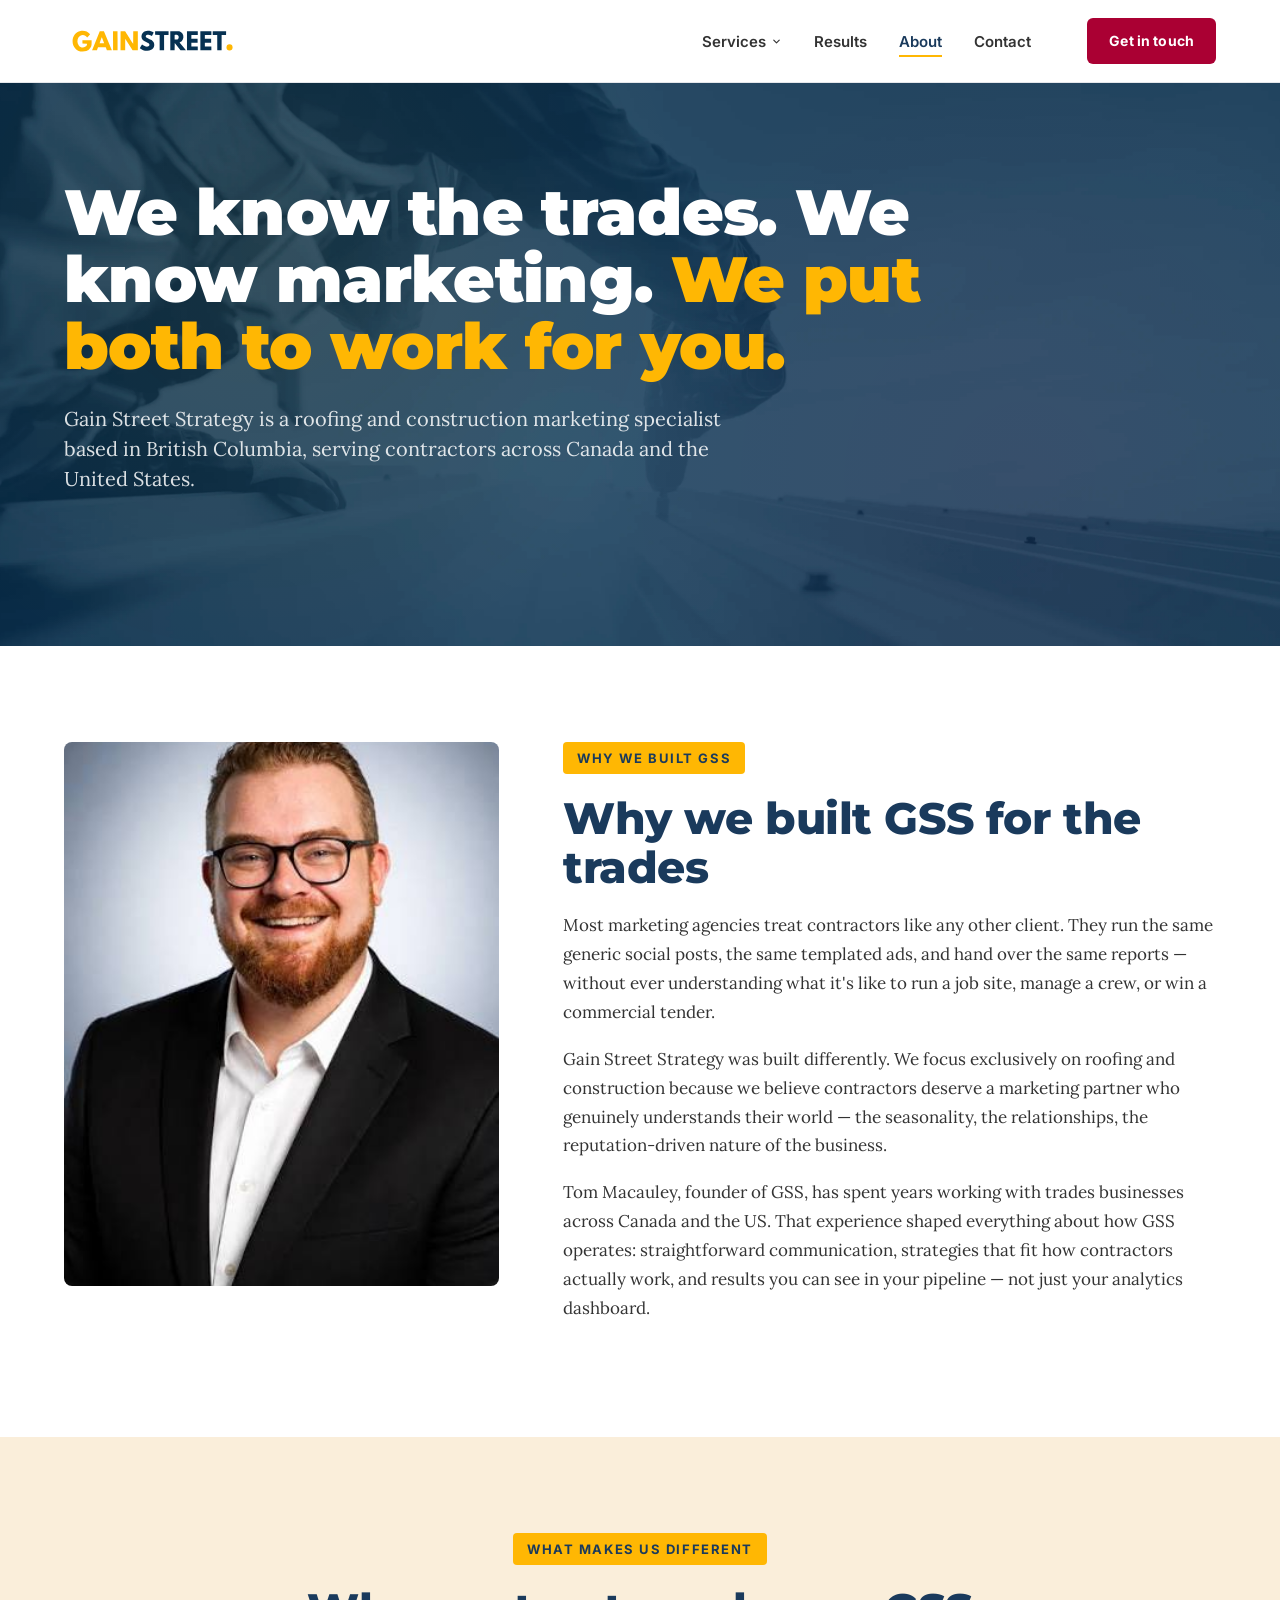
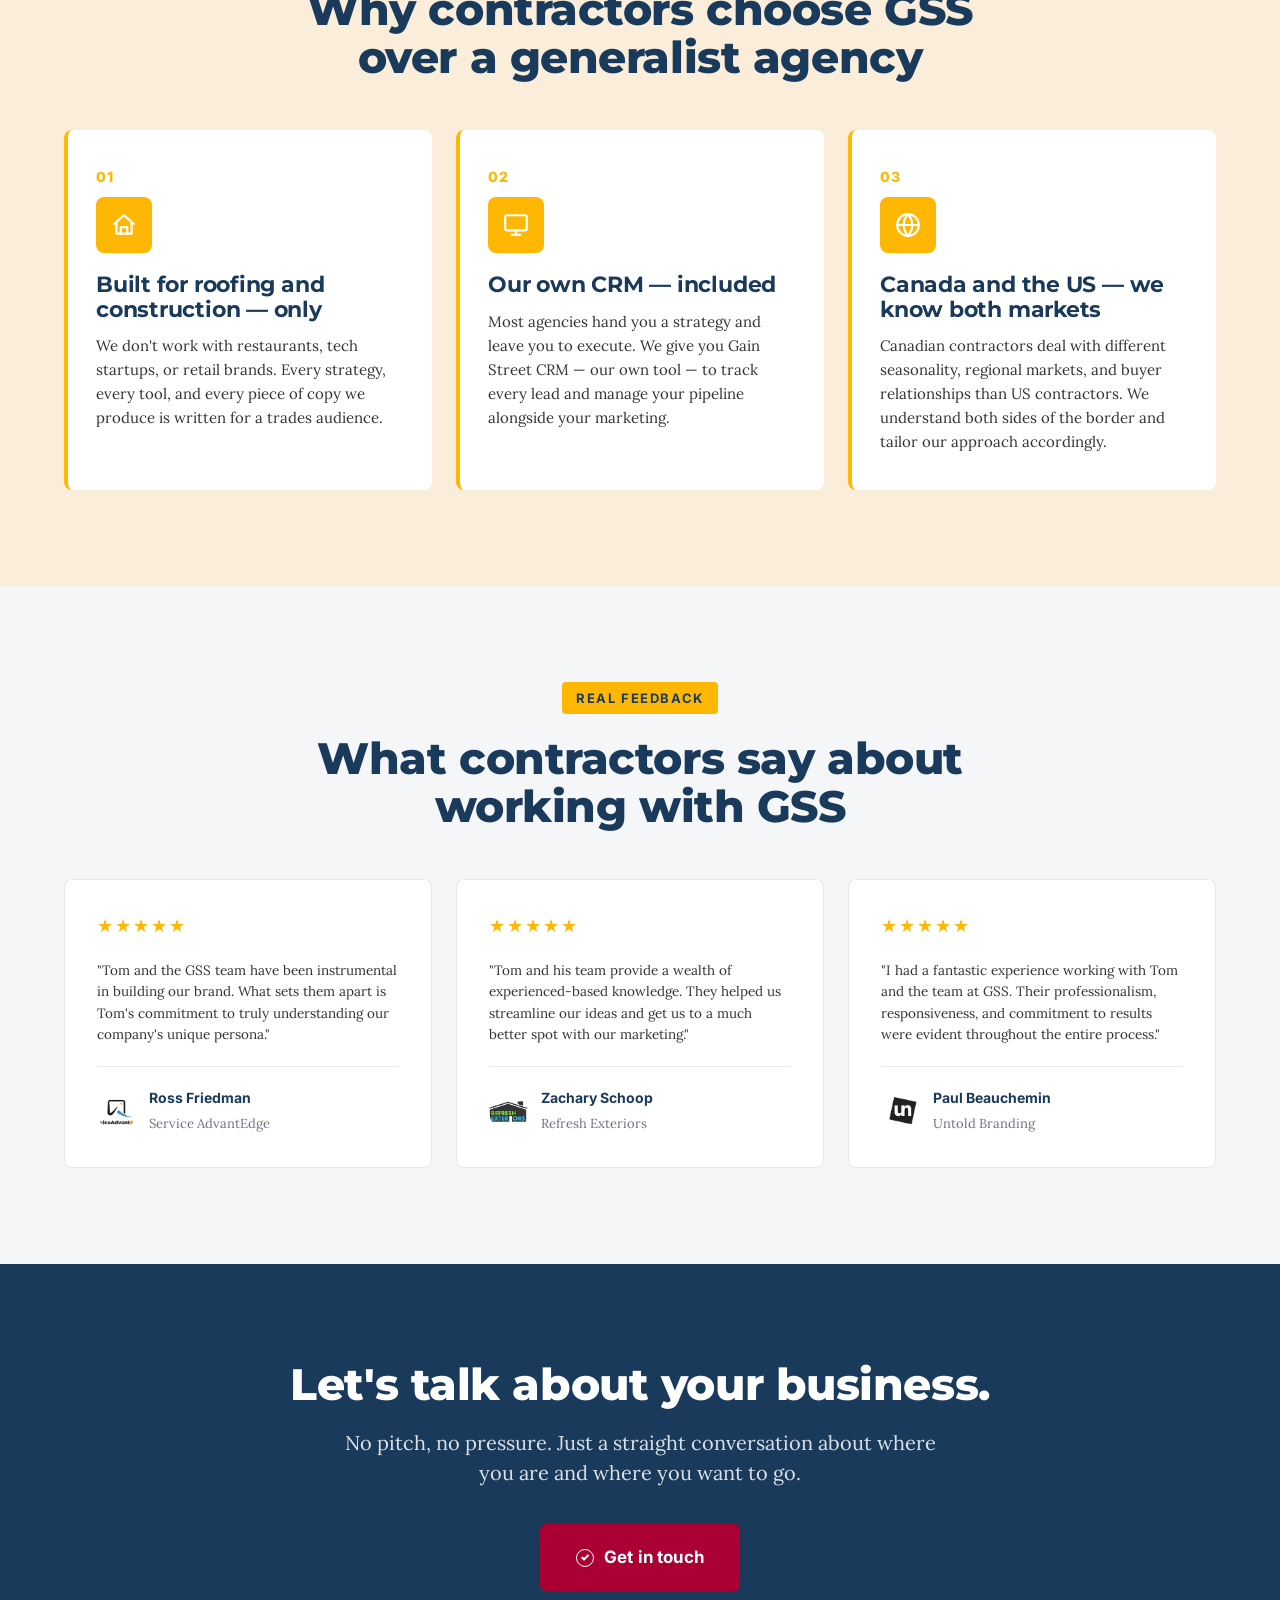
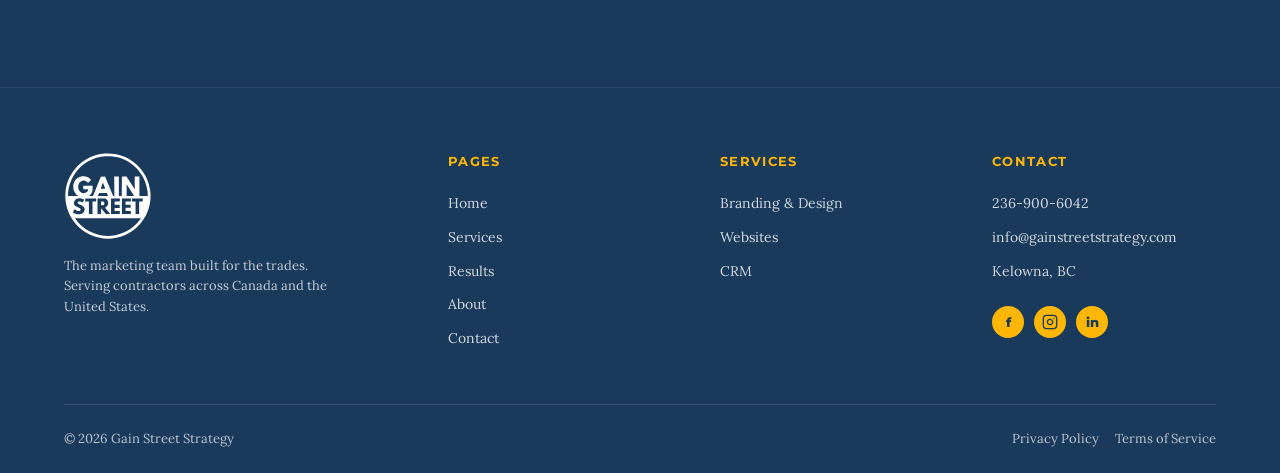
==== commit 9b0284e3: "Update Gain Street contact phone number" ====
--- a/about.html
+++ b/about.html
@@ -748,7 +748,7 @@
       <div>
         <h5>Contact</h5>
         <ul>
-          <li><a href="tel:2502582247">(250) 258-2247</a></li>
+          <li><a href="tel:+12369006042">236-900-6042</a></li>
           <li><a href="mailto:info@gainstreetstrategy.com">info@gainstreetstrategy.com</a></li>
           <li>Kelowna, BC</li>
         </ul>
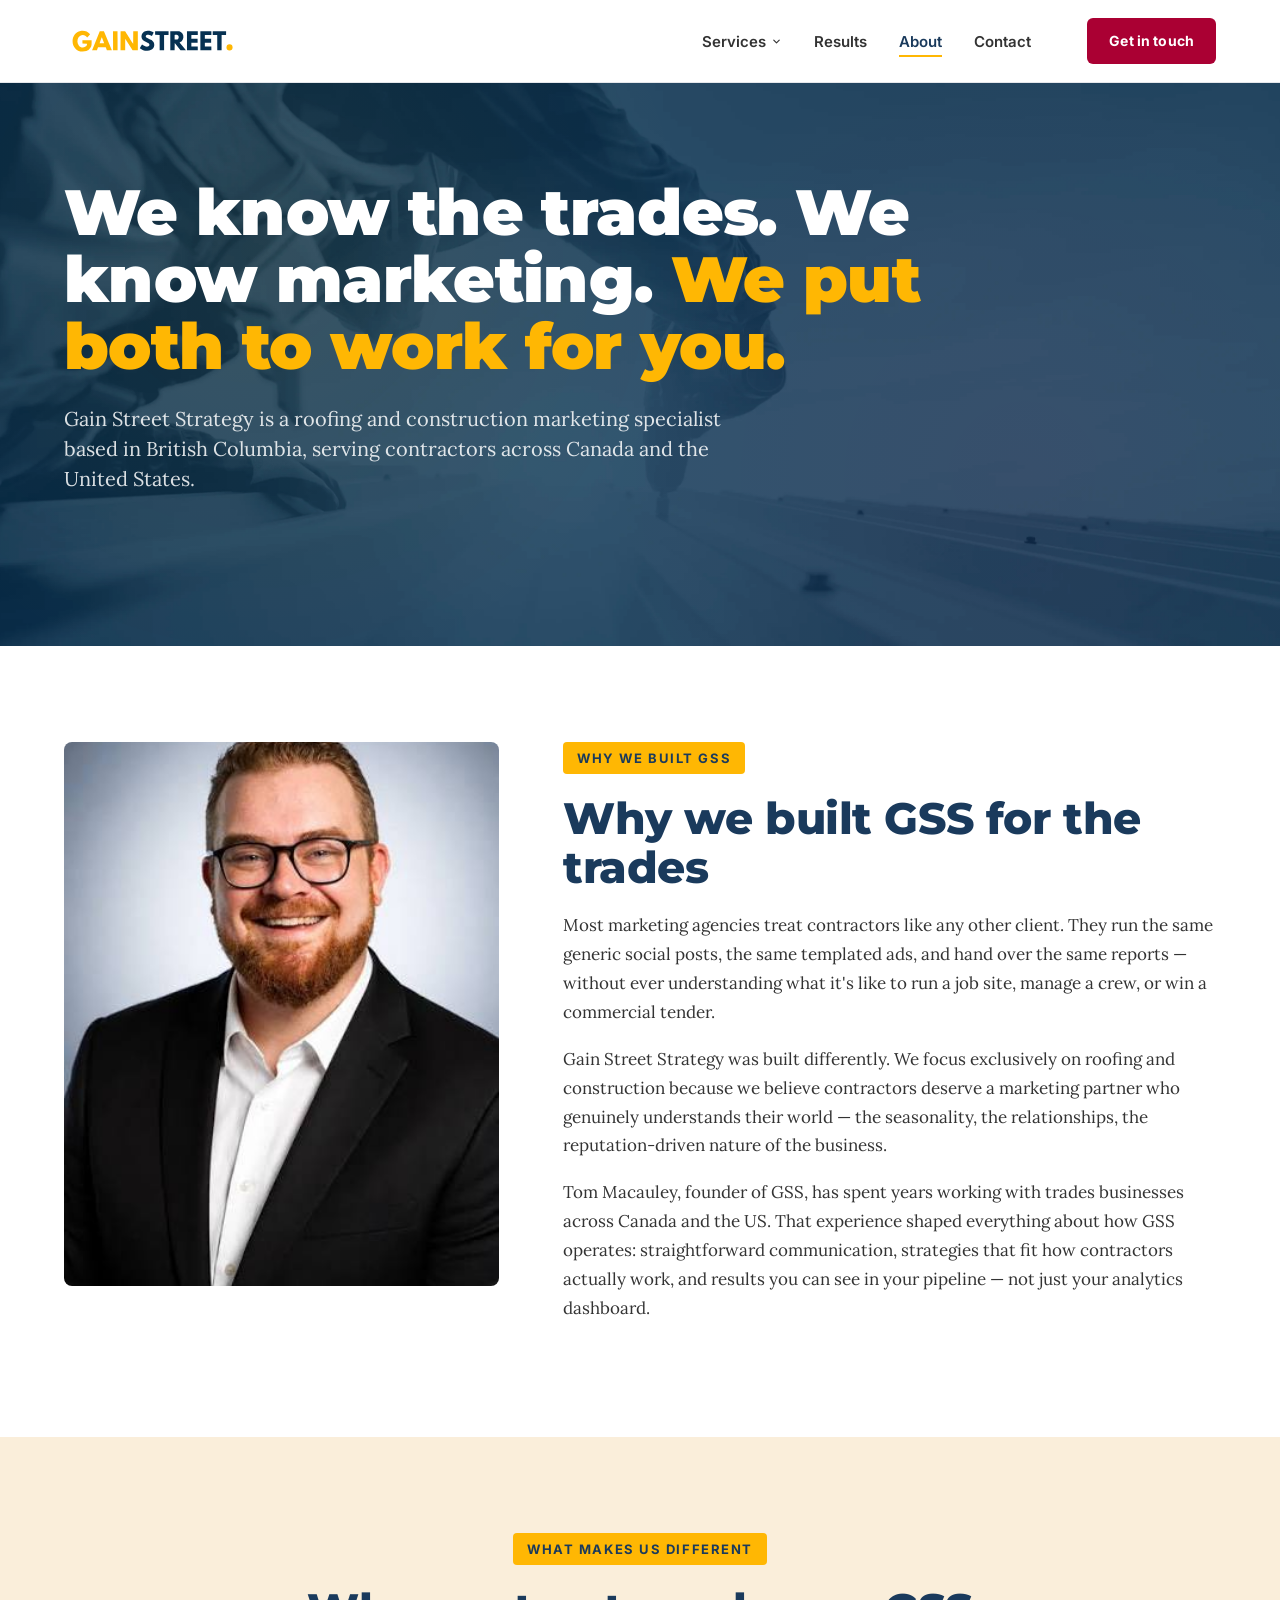
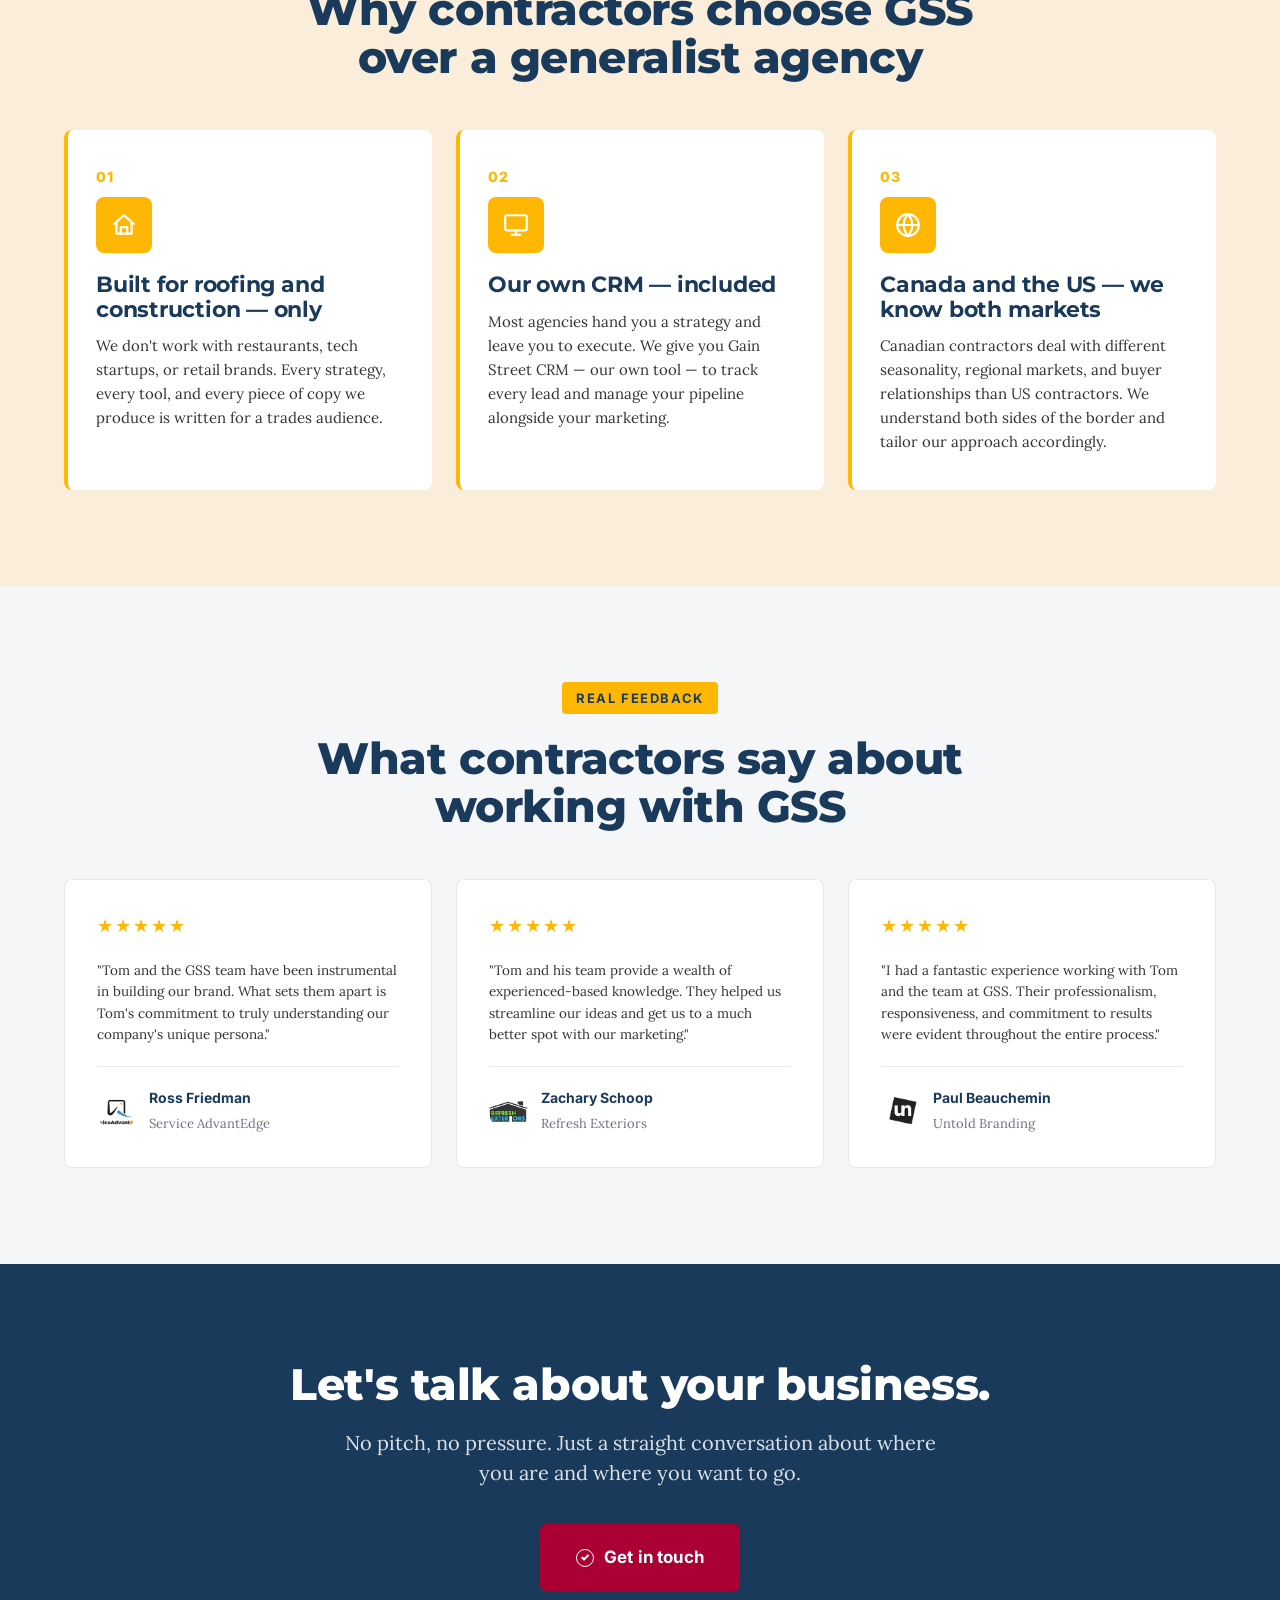
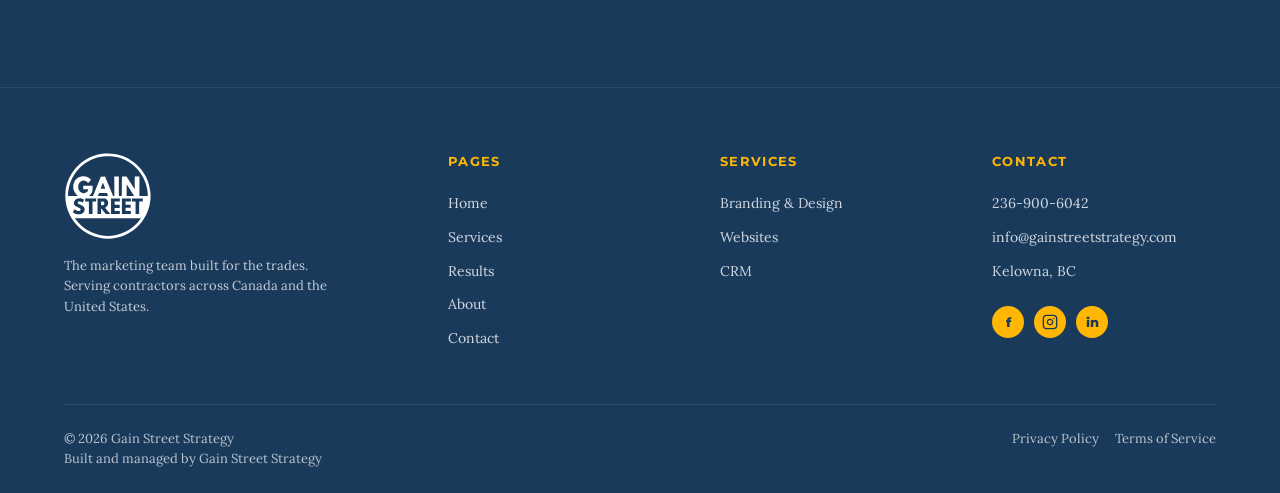
==== commit 88b20960: "Add requested Gain Street website footer attribution" ====
--- a/about.html
+++ b/about.html
@@ -760,7 +760,7 @@
       </div>
     </div>
     <div class="footer-bottom">
-      <div>© 2026 Gain Street Strategy</div>
+      <div>© 2026 Gain Street Strategy<br>Built and managed by Gain Street Strategy</div>
       <div class="footer-legal"><a href="https://www.gainstreet.ca/terms-of-service-and-privacy-agreement" target="_blank" rel="noopener">Privacy Policy</a><a href="https://www.gainstreet.ca/terms-of-service-and-privacy-agreement" target="_blank" rel="noopener">Terms of Service</a></div>
     </div>
   </div>
